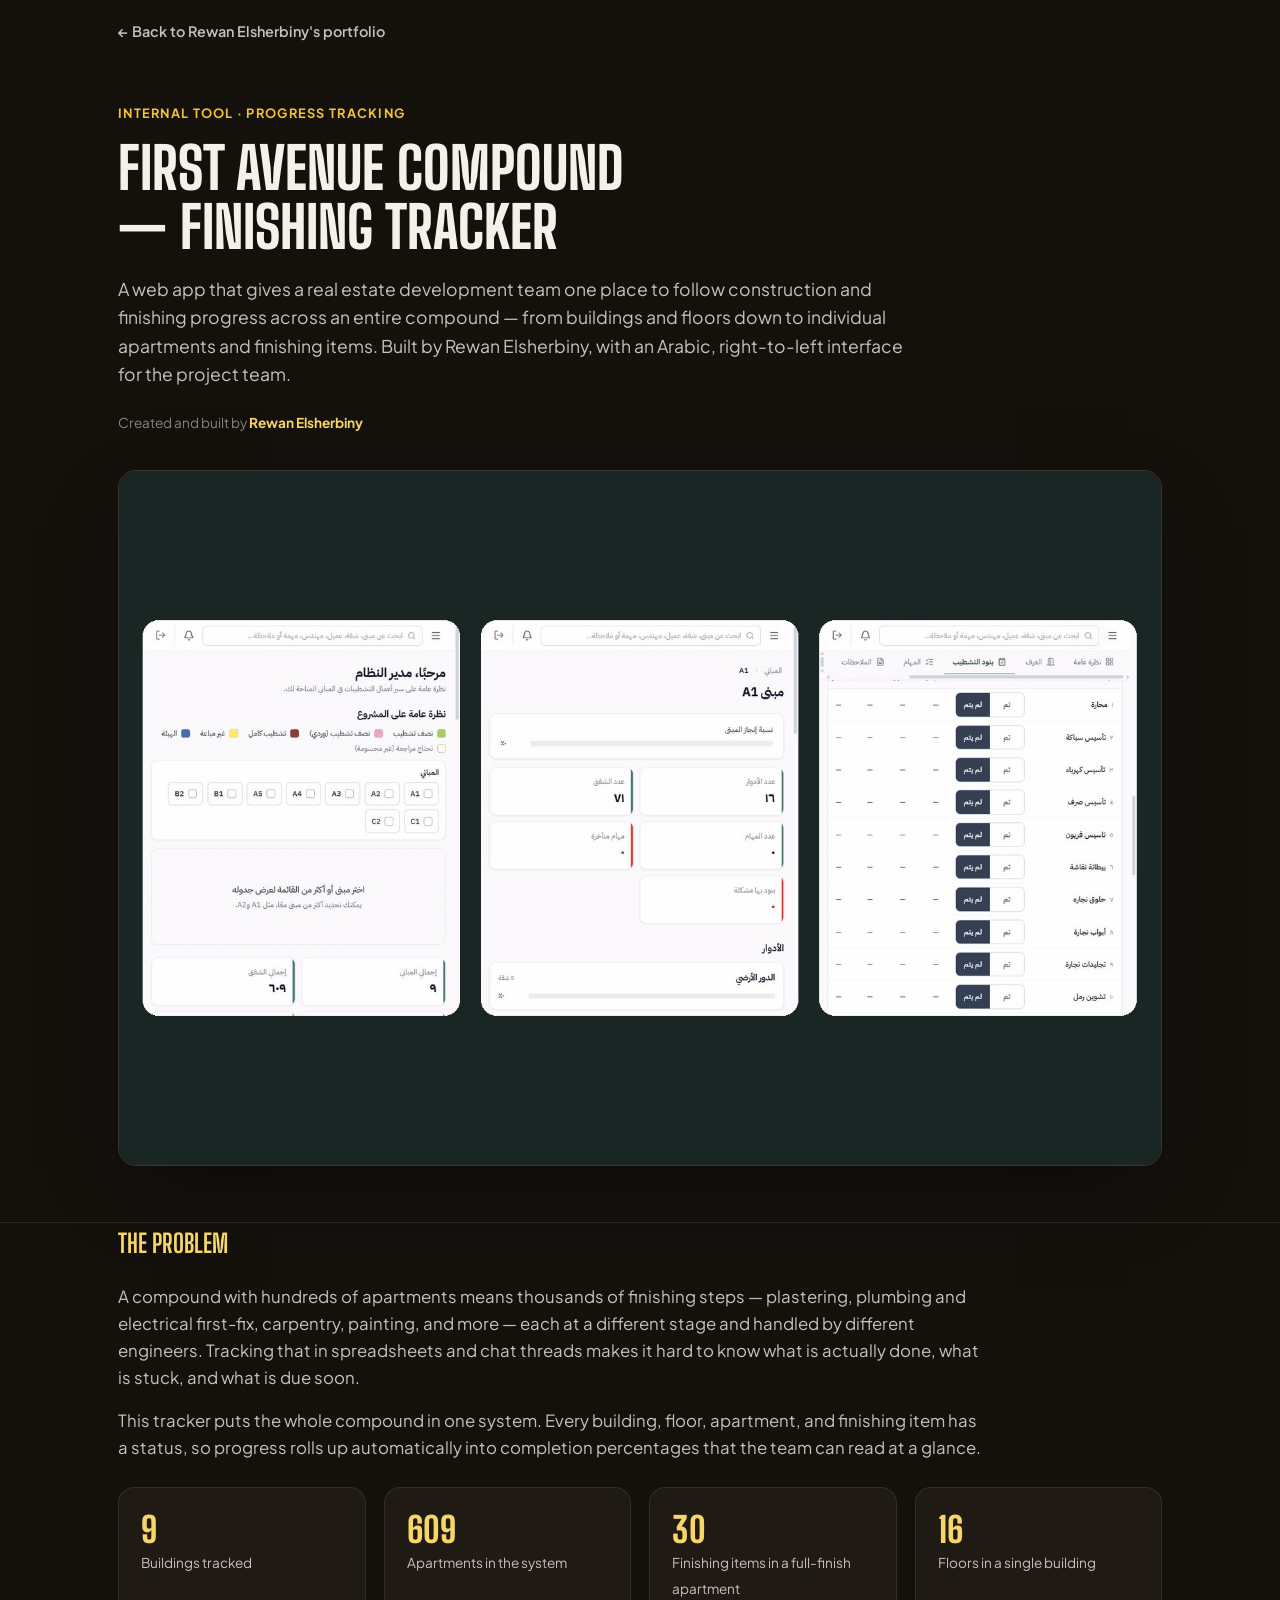
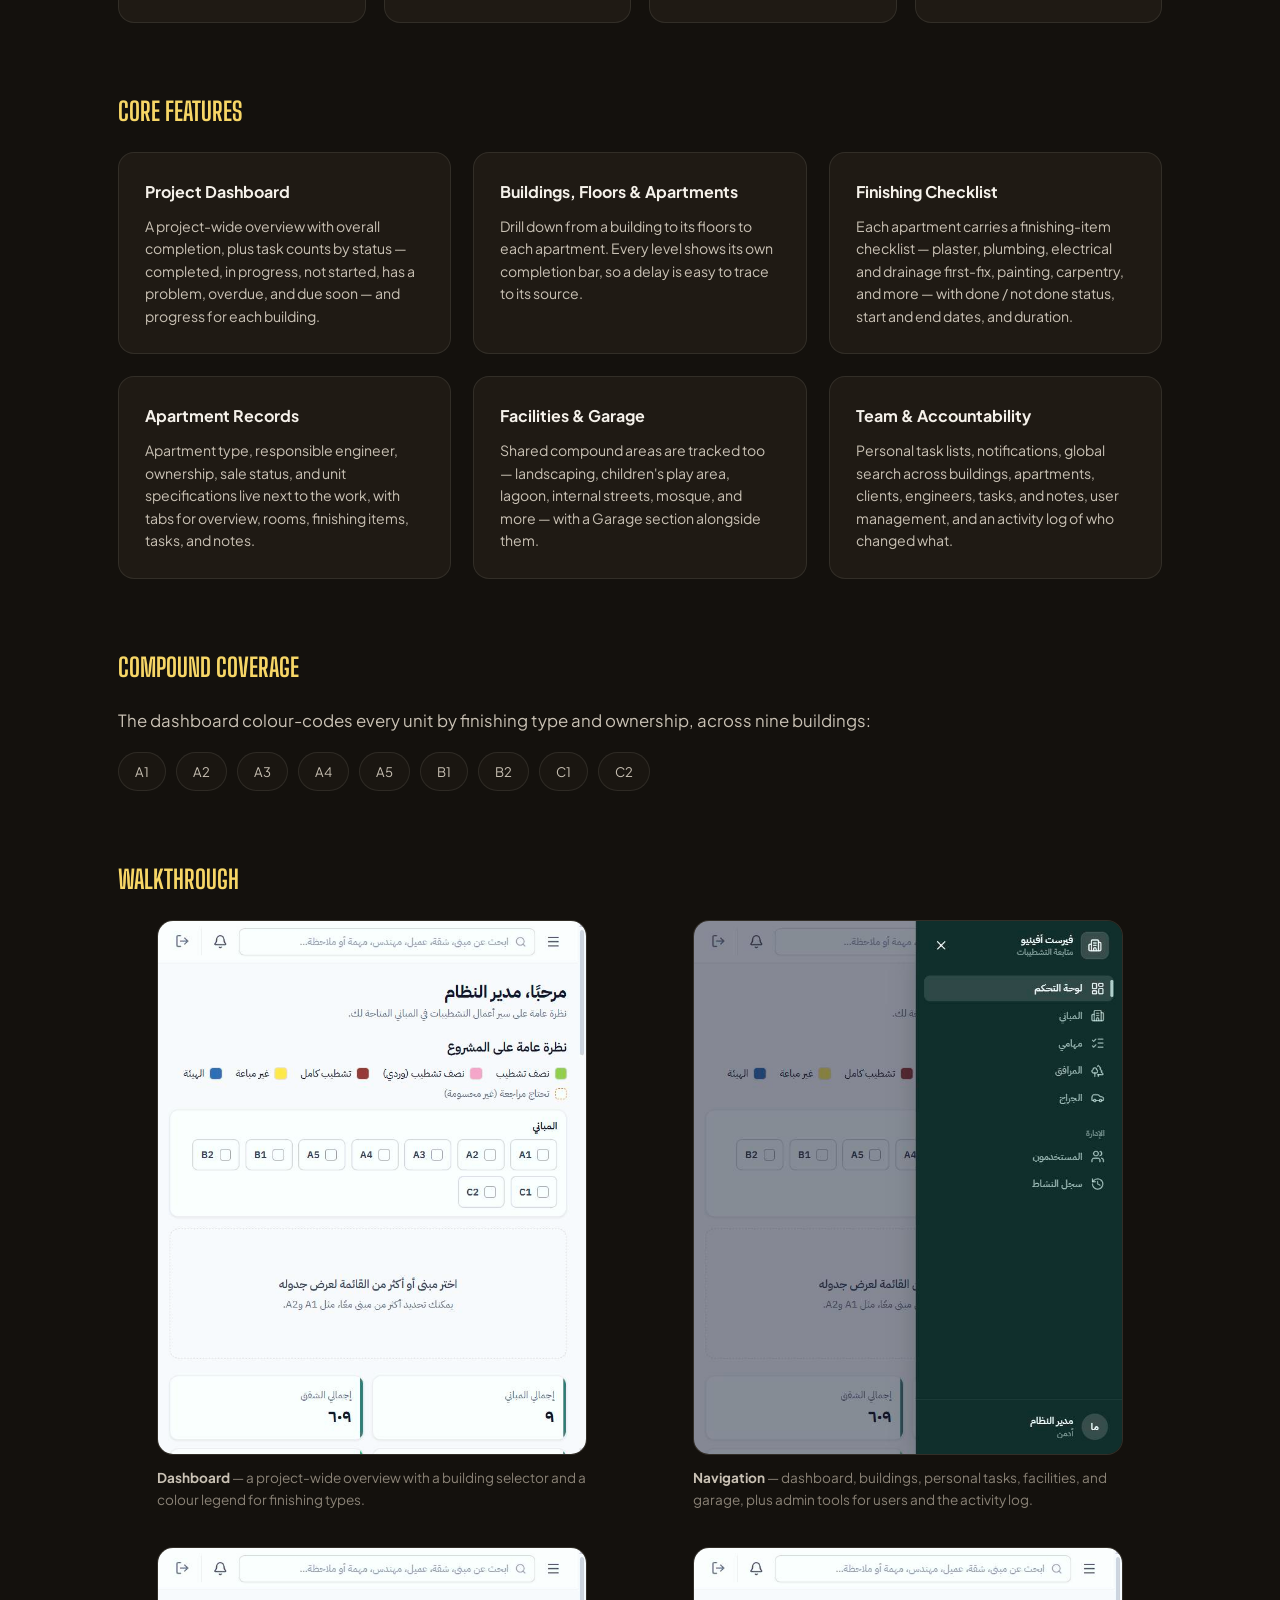
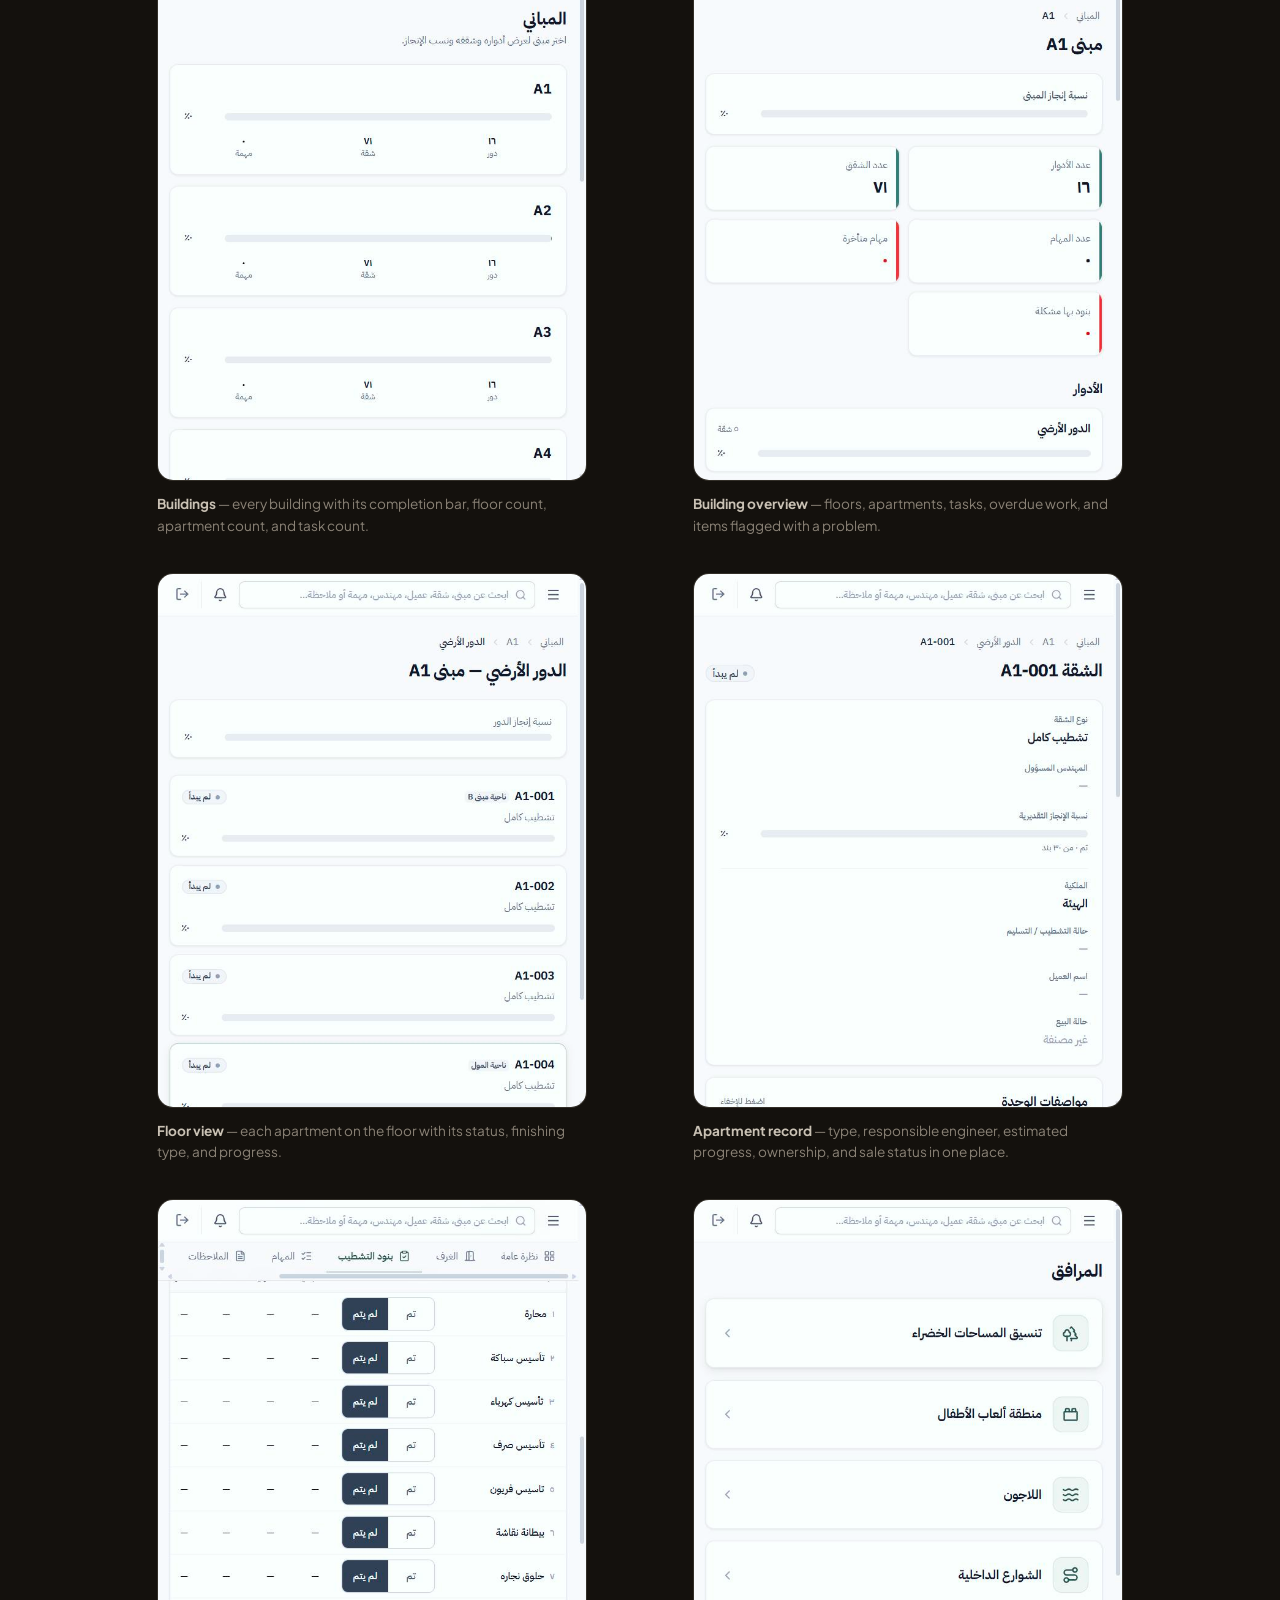
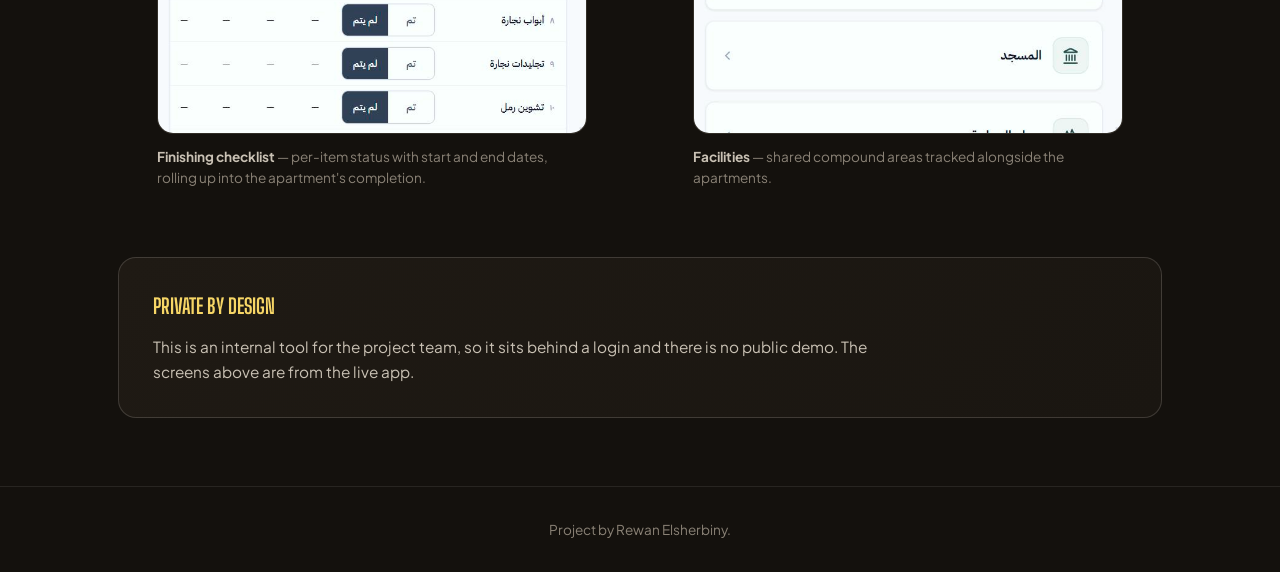
==== projects/first-avenue-compound.html @ 7d2a228c "Add First Avenue Compound case study page with app screenshots; link card to it Co-Authored-By: Clau" ====
<!doctype html>
<html lang="en">
<head>
<meta charset="UTF-8">
<meta name="viewport" content="width=device-width, initial-scale=1.0">
<title>First Avenue Compound — Finishing Tracker — Project by Rewan Elsherbiny</title>
<meta name="description" content="Case study: an internal web app for tracking construction and finishing progress across the First Avenue compound, built by Rewan Elsherbiny.">
<link rel="preconnect" href="https://fonts.googleapis.com">
<link rel="preconnect" href="https://fonts.gstatic.com" crossorigin>
<link href="https://fonts.googleapis.com/css2?family=Plus+Jakarta+Sans:wght@400;500;600;700&family=Big+Shoulders+Display:wght@600;700;800;900&display=swap" rel="stylesheet">
<style>
  :root {
    --bg: #14110D; --bg-alt: #1A1611; --surface: #1F1A14;
    --border: rgba(245,241,234,0.09); --border-strong: rgba(245,241,234,0.16);
    --text: #F5F1EA; --text-dim: #C9C1B4; --text-faint: #8A8276;
    --accent: #F2C230; --accent-soft: #F7D666; --accent-dim: rgba(242,194,48,0.14);
    --font-display: "Big Shoulders Display", sans-serif;
    --font-body: "Plus Jakarta Sans", sans-serif;
  }
  * { margin: 0; padding: 0; box-sizing: border-box; }
  body { background: var(--bg); color: var(--text); font-family: var(--font-body); line-height: 1.6; }
  .container { max-width: 1100px; margin: 0 auto; padding: 0 28px; }
  a { color: inherit; }
  img { max-width: 100%; display: block; }
  .back-link {
    display: inline-flex; align-items: center; gap: 8px; padding: 20px 0;
    color: var(--text-dim); text-decoration: none; font-size: .9rem; font-weight: 600;
  }
  .back-link:hover { color: var(--accent-soft); }
  header.hero { padding: 40px 0 56px; border-bottom: 1px solid var(--border); }
  .kicker { font-size: .8rem; letter-spacing: .1em; text-transform: uppercase; color: var(--accent); font-weight: 700; margin-bottom: 14px; }
  h1 {
    font-family: var(--font-display); font-weight: 800; text-transform: uppercase;
    font-size: clamp(2rem, 5.4vw, 3.6rem); line-height: 1.04; margin-bottom: 18px; max-width: 20ch;
  }
  .subtitle { color: var(--text-dim); font-size: 1.1rem; max-width: 62ch; }
  .credit { margin-top: 24px; font-size: .85rem; color: var(--text-faint); }
  .credit strong { color: var(--accent-soft); }
  .hero-shot {
    margin-top: 36px; border-radius: 18px; overflow: hidden; border: 1px solid var(--border-strong);
    box-shadow: 0 30px 80px -30px rgba(0,0,0,.6);
  }
  main { padding: 60px 0 80px; }
  section { margin-bottom: 68px; }
  .section-title {
    font-family: var(--font-display); font-weight: 700; text-transform: uppercase;
    font-size: 1.6rem; margin-bottom: 20px; color: var(--accent-soft);
  }
  .lead { font-size: 1.05rem; color: var(--text-dim); max-width: 72ch; }
  .lead + .lead { margin-top: 16px; }

  .stat-row { display: grid; grid-template-columns: repeat(4, 1fr); gap: 18px; margin-top: 26px; }
  .stat { background: var(--surface); border: 1px solid var(--border); border-radius: 16px; padding: 22px; }
  .stat strong { display: block; font-family: var(--font-display); font-size: 2.2rem; font-weight: 800; color: var(--accent-soft); line-height: 1.1; }
  .stat span { font-size: .85rem; color: var(--text-dim); }

  .feature-grid { display: grid; grid-template-columns: repeat(3, 1fr); gap: 22px; margin-top: 8px; }
  .feature-card {
    background: var(--surface); border: 1px solid var(--border); border-radius: 16px; padding: 26px;
  }
  .feature-card h3 { font-size: 1rem; margin-bottom: 10px; }
  .feature-card p { font-size: .88rem; color: var(--text-dim); line-height: 1.6; }

  .pills { display: flex; flex-wrap: wrap; gap: 10px; margin-top: 18px; }
  .pill {
    font-size: .82rem; padding: 8px 16px; border-radius: 999px; background: var(--bg-alt);
    border: 1px solid var(--border); color: var(--text-dim);
  }

  .shot-grid { display: grid; grid-template-columns: repeat(2, 1fr); gap: 36px 28px; }
  .shot-block { max-width: 430px; width: 100%; margin: 0 auto; }
  .shot-caption { font-size: .85rem; color: var(--text-faint); margin-top: 12px; }
  .shot-caption strong { color: var(--text-dim); }
  figure { margin: 0; border-radius: 16px; overflow: hidden; border: 1px solid var(--border); background: var(--surface); }

  .note-callout {
    background: linear-gradient(135deg, var(--surface), var(--bg-alt));
    border: 1px solid var(--border-strong); border-radius: 18px; padding: 32px 34px;
  }
  .note-callout h3 { font-family: var(--font-display); font-weight: 700; text-transform: uppercase; font-size: 1.3rem; margin-bottom: 12px; color: var(--accent-soft); }
  .note-callout p { color: var(--text-dim); font-size: .96rem; max-width: 68ch; }

  footer { border-top: 1px solid var(--border); padding: 32px 0; text-align: center; color: var(--text-faint); font-size: .85rem; }

  @media (max-width: 860px) { .feature-grid { grid-template-columns: 1fr 1fr; } .stat-row { grid-template-columns: 1fr 1fr; } }
  @media (max-width: 640px) { .shot-grid { grid-template-columns: 1fr; } }
  @media (max-width: 560px) { .feature-grid { grid-template-columns: 1fr; } }
</style>
</head>
<body>
<div class="container">
  <a class="back-link" href="../index.html#projects">&larr; Back to Rewan Elsherbiny's portfolio</a>
</div>

<header class="hero">
  <div class="container">
    <p class="kicker">Internal Tool &middot; Progress Tracking</p>
    <h1>First Avenue Compound — Finishing Tracker</h1>
    <p class="subtitle">A web app that gives a real estate development team one place to follow construction and finishing progress across an entire compound — from buildings and floors down to individual apartments and finishing items. Built by Rewan Elsherbiny, with an Arabic, right-to-left interface for the project team.</p>
    <p class="credit">Created and built by <strong>Rewan Elsherbiny</strong></p>

    <div class="hero-shot">
      <img src="../images/project-first-avenue-compound.jpg" alt="Three screens of the First Avenue Compound finishing tracker: the project dashboard, a building overview, and an apartment finishing checklist" loading="lazy">
    </div>
  </div>
</header>

<main class="container">

  <section>
    <h2 class="section-title">The Problem</h2>
    <p class="lead">A compound with hundreds of apartments means thousands of finishing steps — plastering, plumbing and electrical first-fix, carpentry, painting, and more — each at a different stage and handled by different engineers. Tracking that in spreadsheets and chat threads makes it hard to know what is actually done, what is stuck, and what is due soon.</p>
    <p class="lead">This tracker puts the whole compound in one system. Every building, floor, apartment, and finishing item has a status, so progress rolls up automatically into completion percentages that the team can read at a glance.</p>

    <div class="stat-row">
      <div class="stat"><strong>9</strong><span>Buildings tracked</span></div>
      <div class="stat"><strong>609</strong><span>Apartments in the system</span></div>
      <div class="stat"><strong>30</strong><span>Finishing items in a full-finish apartment</span></div>
      <div class="stat"><strong>16</strong><span>Floors in a single building</span></div>
    </div>
  </section>

  <section>
    <h2 class="section-title">Core Features</h2>
    <div class="feature-grid">
      <div class="feature-card">
        <h3>Project Dashboard</h3>
        <p>A project-wide overview with overall completion, plus task counts by status — completed, in progress, not started, has a problem, overdue, and due soon — and progress for each building.</p>
      </div>
      <div class="feature-card">
        <h3>Buildings, Floors &amp; Apartments</h3>
        <p>Drill down from a building to its floors to each apartment. Every level shows its own completion bar, so a delay is easy to trace to its source.</p>
      </div>
      <div class="feature-card">
        <h3>Finishing Checklist</h3>
        <p>Each apartment carries a finishing-item checklist — plaster, plumbing, electrical and drainage first-fix, painting, carpentry, and more — with done / not done status, start and end dates, and duration.</p>
      </div>
      <div class="feature-card">
        <h3>Apartment Records</h3>
        <p>Apartment type, responsible engineer, ownership, sale status, and unit specifications live next to the work, with tabs for overview, rooms, finishing items, tasks, and notes.</p>
      </div>
      <div class="feature-card">
        <h3>Facilities &amp; Garage</h3>
        <p>Shared compound areas are tracked too — landscaping, children's play area, lagoon, internal streets, mosque, and more — with a Garage section alongside them.</p>
      </div>
      <div class="feature-card">
        <h3>Team &amp; Accountability</h3>
        <p>Personal task lists, notifications, global search across buildings, apartments, clients, engineers, tasks, and notes, user management, and an activity log of who changed what.</p>
      </div>
    </div>
  </section>

  <section>
    <h2 class="section-title">Compound Coverage</h2>
    <p class="lead">The dashboard colour-codes every unit by finishing type and ownership, across nine buildings:</p>
    <div class="pills">
      <span class="pill">A1</span><span class="pill">A2</span><span class="pill">A3</span><span class="pill">A4</span><span class="pill">A5</span>
      <span class="pill">B1</span><span class="pill">B2</span><span class="pill">C1</span><span class="pill">C2</span>
    </div>
  </section>

  <section>
    <h2 class="section-title">Walkthrough</h2>

    <div class="shot-grid">
      <div class="shot-block">
        <figure>
          <img src="../images/first-avenue-compound/dashboard.jpg" alt="Project dashboard with building selector and colour legend for finishing types" loading="lazy">
        </figure>
        <p class="shot-caption"><strong>Dashboard</strong> — a project-wide overview with a building selector and a colour legend for finishing types.</p>
      </div>

      <div class="shot-block">
        <figure>
          <img src="../images/first-avenue-compound/navigation.jpg" alt="Navigation menu with dashboard, buildings, my tasks, facilities, garage, users, and activity log" loading="lazy">
        </figure>
        <p class="shot-caption"><strong>Navigation</strong> — dashboard, buildings, personal tasks, facilities, and garage, plus admin tools for users and the activity log.</p>
      </div>

      <div class="shot-block">
        <figure>
          <img src="../images/first-avenue-compound/buildings.jpg" alt="Buildings list showing completion progress, floors, apartments, and tasks for each building" loading="lazy">
        </figure>
        <p class="shot-caption"><strong>Buildings</strong> — every building with its completion bar, floor count, apartment count, and task count.</p>
      </div>

      <div class="shot-block">
        <figure>
          <img src="../images/first-avenue-compound/building-detail.jpg" alt="Building A1 overview with completion, floors, apartments, tasks, overdue tasks, and items with problems" loading="lazy">
        </figure>
        <p class="shot-caption"><strong>Building overview</strong> — floors, apartments, tasks, overdue work, and items flagged with a problem.</p>
      </div>

      <div class="shot-block">
        <figure>
          <img src="../images/first-avenue-compound/floor.jpg" alt="Ground floor of building A1 listing each apartment with status, finishing type, and progress" loading="lazy">
        </figure>
        <p class="shot-caption"><strong>Floor view</strong> — each apartment on the floor with its status, finishing type, and progress.</p>
      </div>

      <div class="shot-block">
        <figure>
          <img src="../images/first-avenue-compound/apartment.jpg" alt="Apartment record with type, responsible engineer, estimated progress, ownership, and sale status" loading="lazy">
        </figure>
        <p class="shot-caption"><strong>Apartment record</strong> — type, responsible engineer, estimated progress, ownership, and sale status in one place.</p>
      </div>

      <div class="shot-block">
        <figure>
          <img src="../images/first-avenue-compound/finishing-checklist.jpg" alt="Finishing checklist with done and not-done toggles, start and end dates, and duration for each item" loading="lazy">
        </figure>
        <p class="shot-caption"><strong>Finishing checklist</strong> — per-item status with start and end dates, rolling up into the apartment's completion.</p>
      </div>

      <div class="shot-block">
        <figure>
          <img src="../images/first-avenue-compound/facilities.jpg" alt="Facilities list including landscaping, children's play area, lagoon, internal streets, and mosque" loading="lazy">
        </figure>
        <p class="shot-caption"><strong>Facilities</strong> — shared compound areas tracked alongside the apartments.</p>
      </div>
    </div>
  </section>

  <section>
    <div class="note-callout">
      <h3>Private by Design</h3>
      <p>This is an internal tool for the project team, so it sits behind a login and there is no public demo. The screens above are from the live app.</p>
    </div>
  </section>

</main>

<footer>
  Project by Rewan Elsherbiny.
</footer>
</body>
</html>
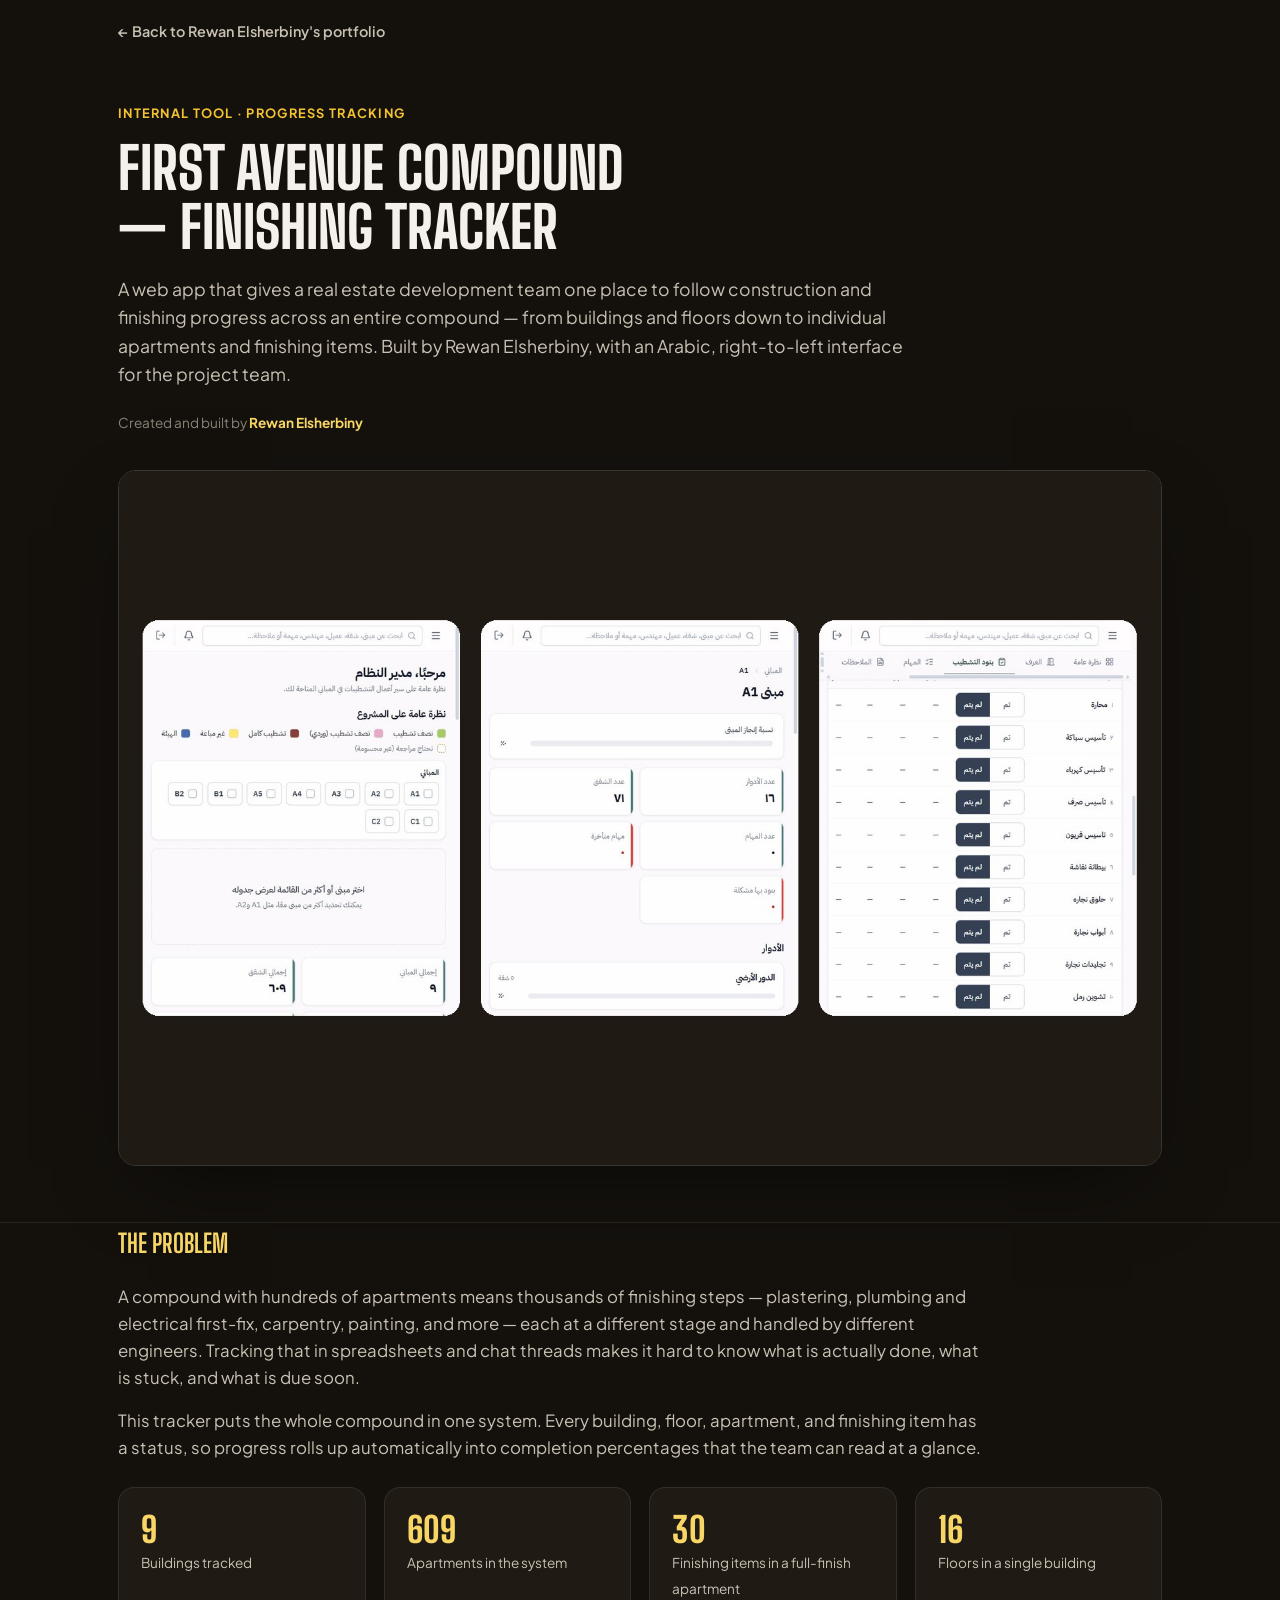
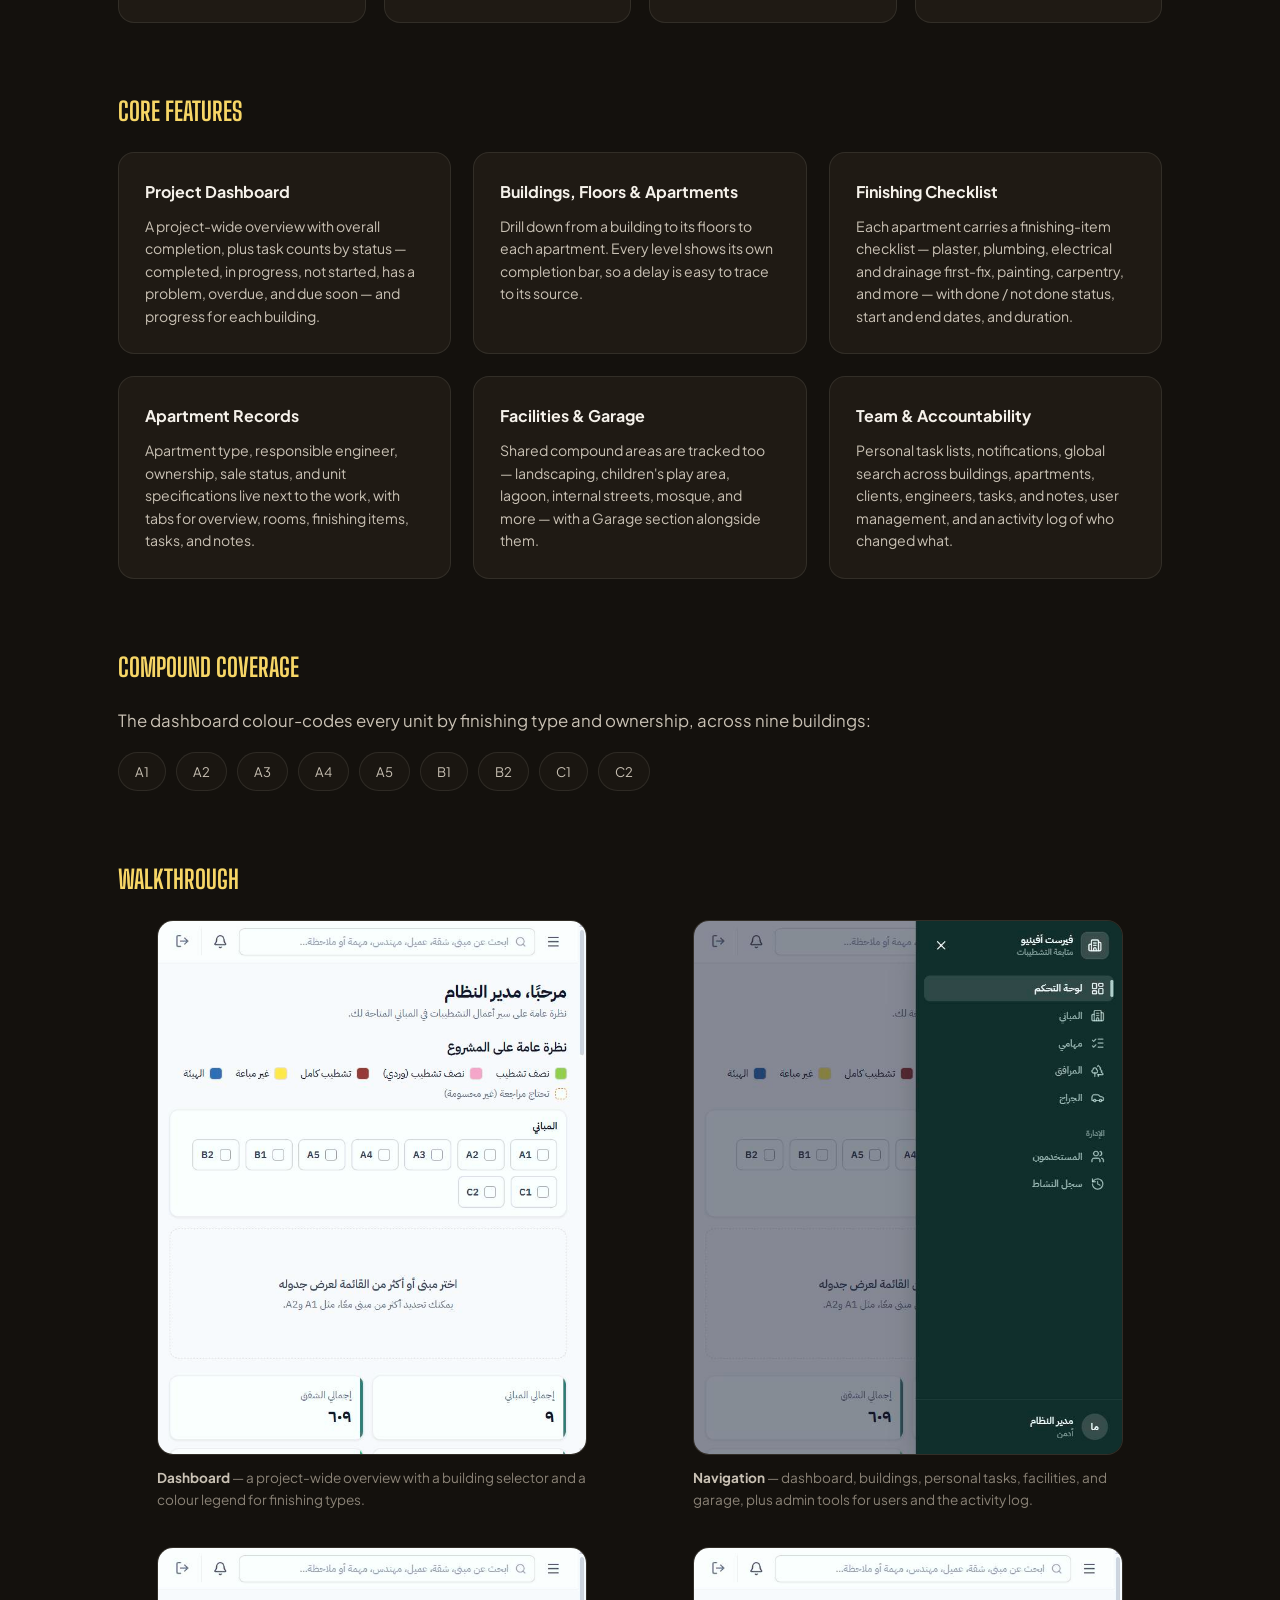
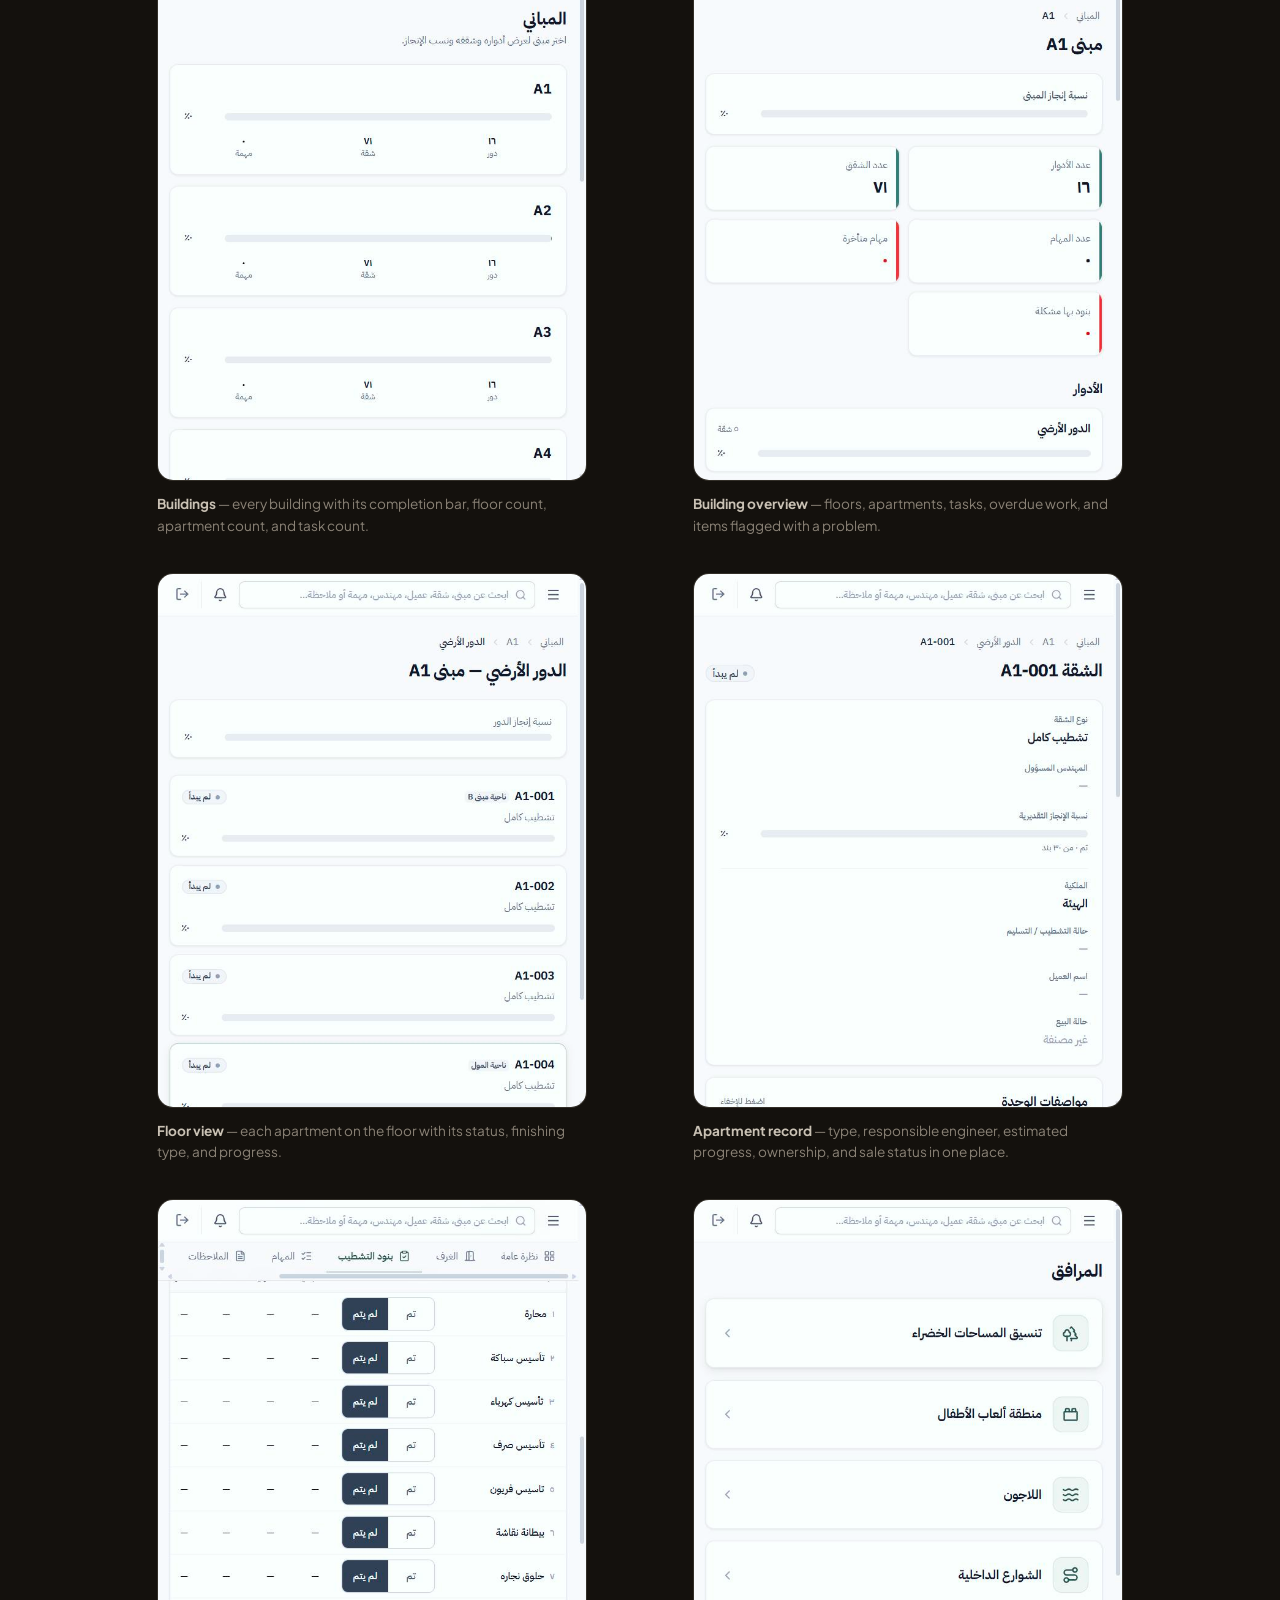
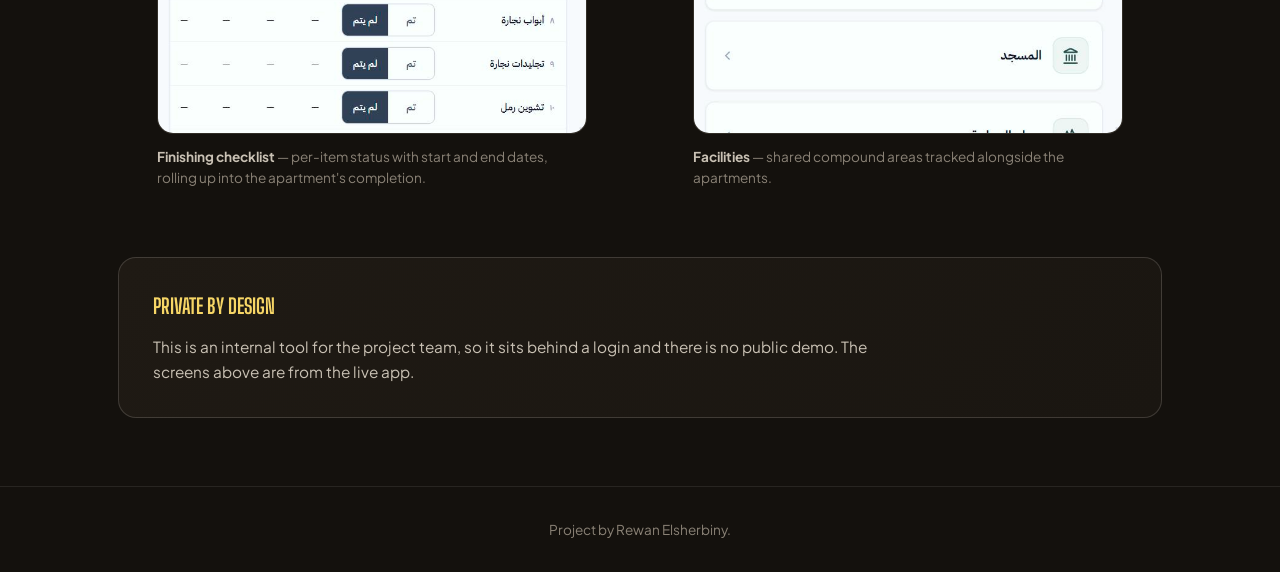
==== commit 4a48b56e: "Keep palette to brown and yellow only: recolor glow, error, success states and card background Co-Au" ====
--- a/projects/first-avenue-compound.html
+++ b/projects/first-avenue-compound.html
@@ -100,7 +100,7 @@
     <p class="credit">Created and built by <strong>Rewan Elsherbiny</strong></p>
 
     <div class="hero-shot">
-      <img src="../images/project-first-avenue-compound.jpg" alt="Three screens of the First Avenue Compound finishing tracker: the project dashboard, a building overview, and an apartment finishing checklist" loading="lazy">
+      <img src="../images/project-first-avenue-compound.jpg?v=2" alt="Three screens of the First Avenue Compound finishing tracker: the project dashboard, a building overview, and an apartment finishing checklist" loading="lazy">
     </div>
   </div>
 </header>
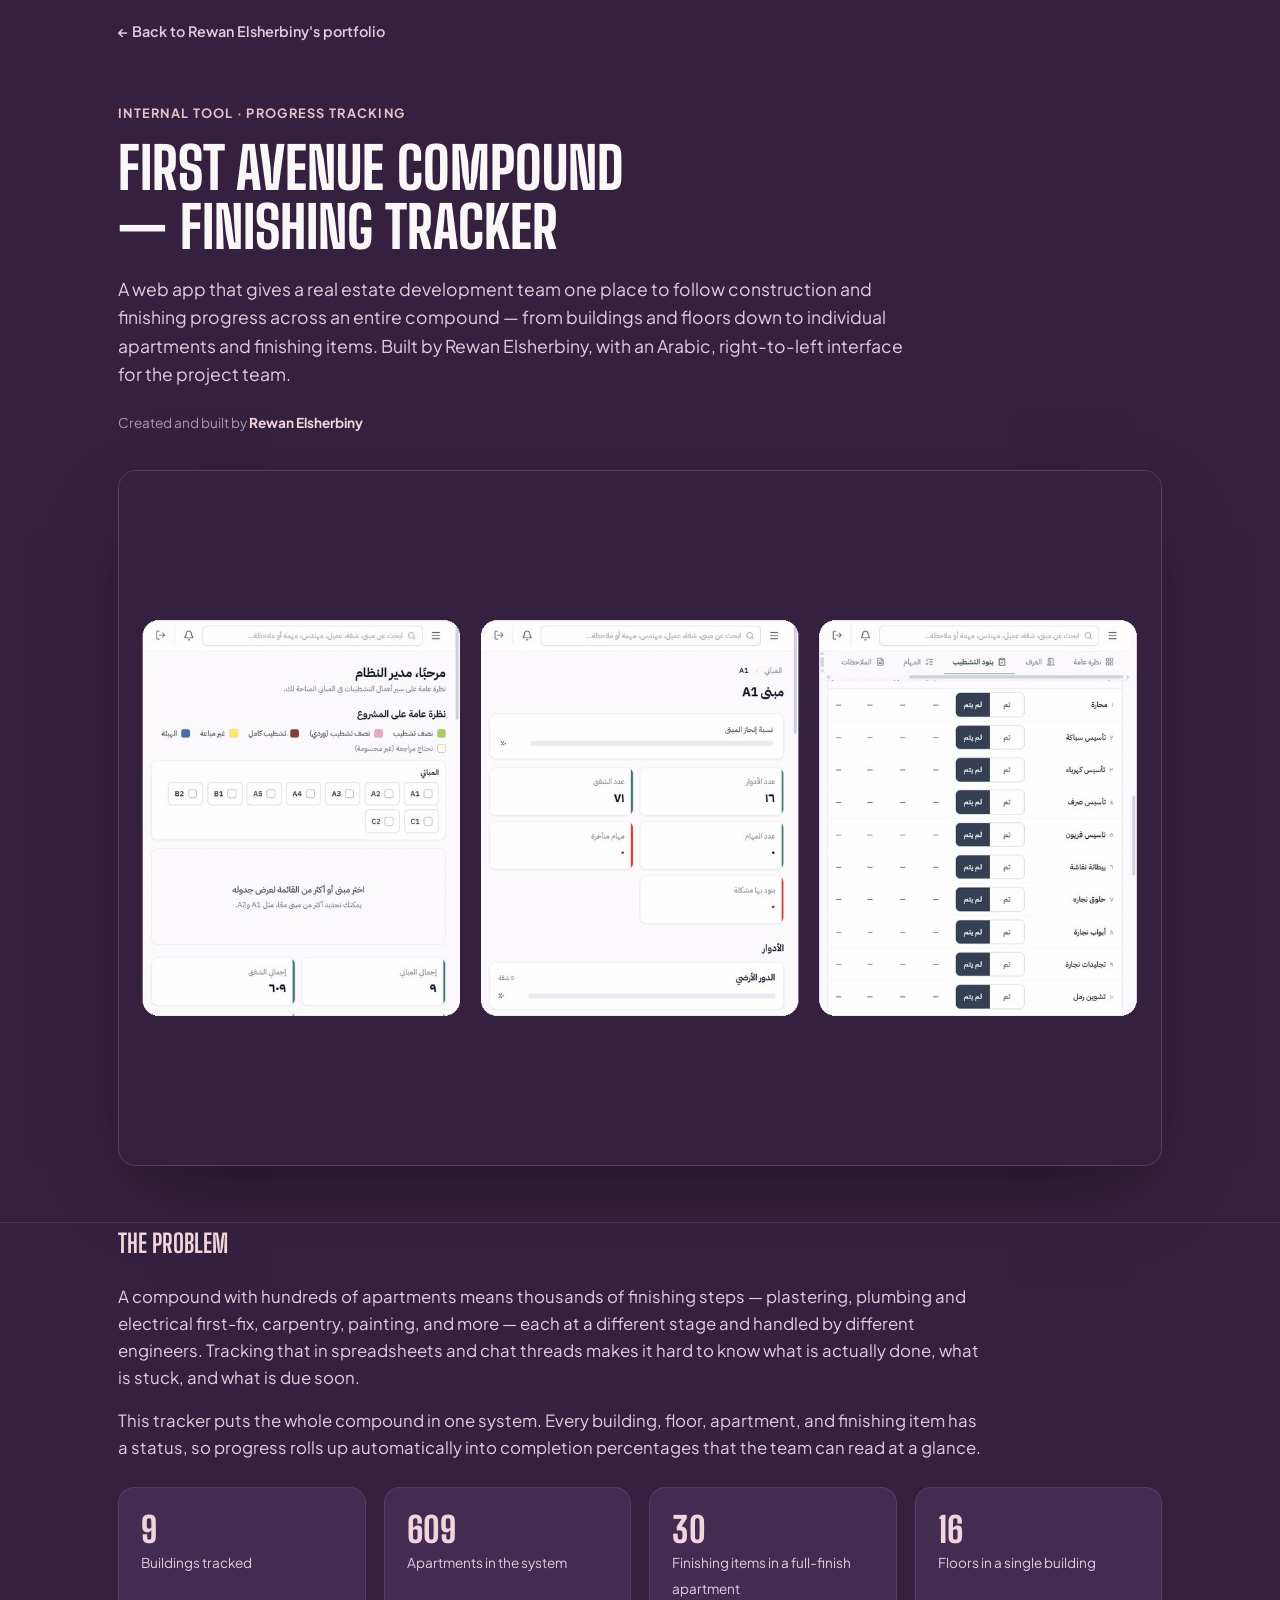
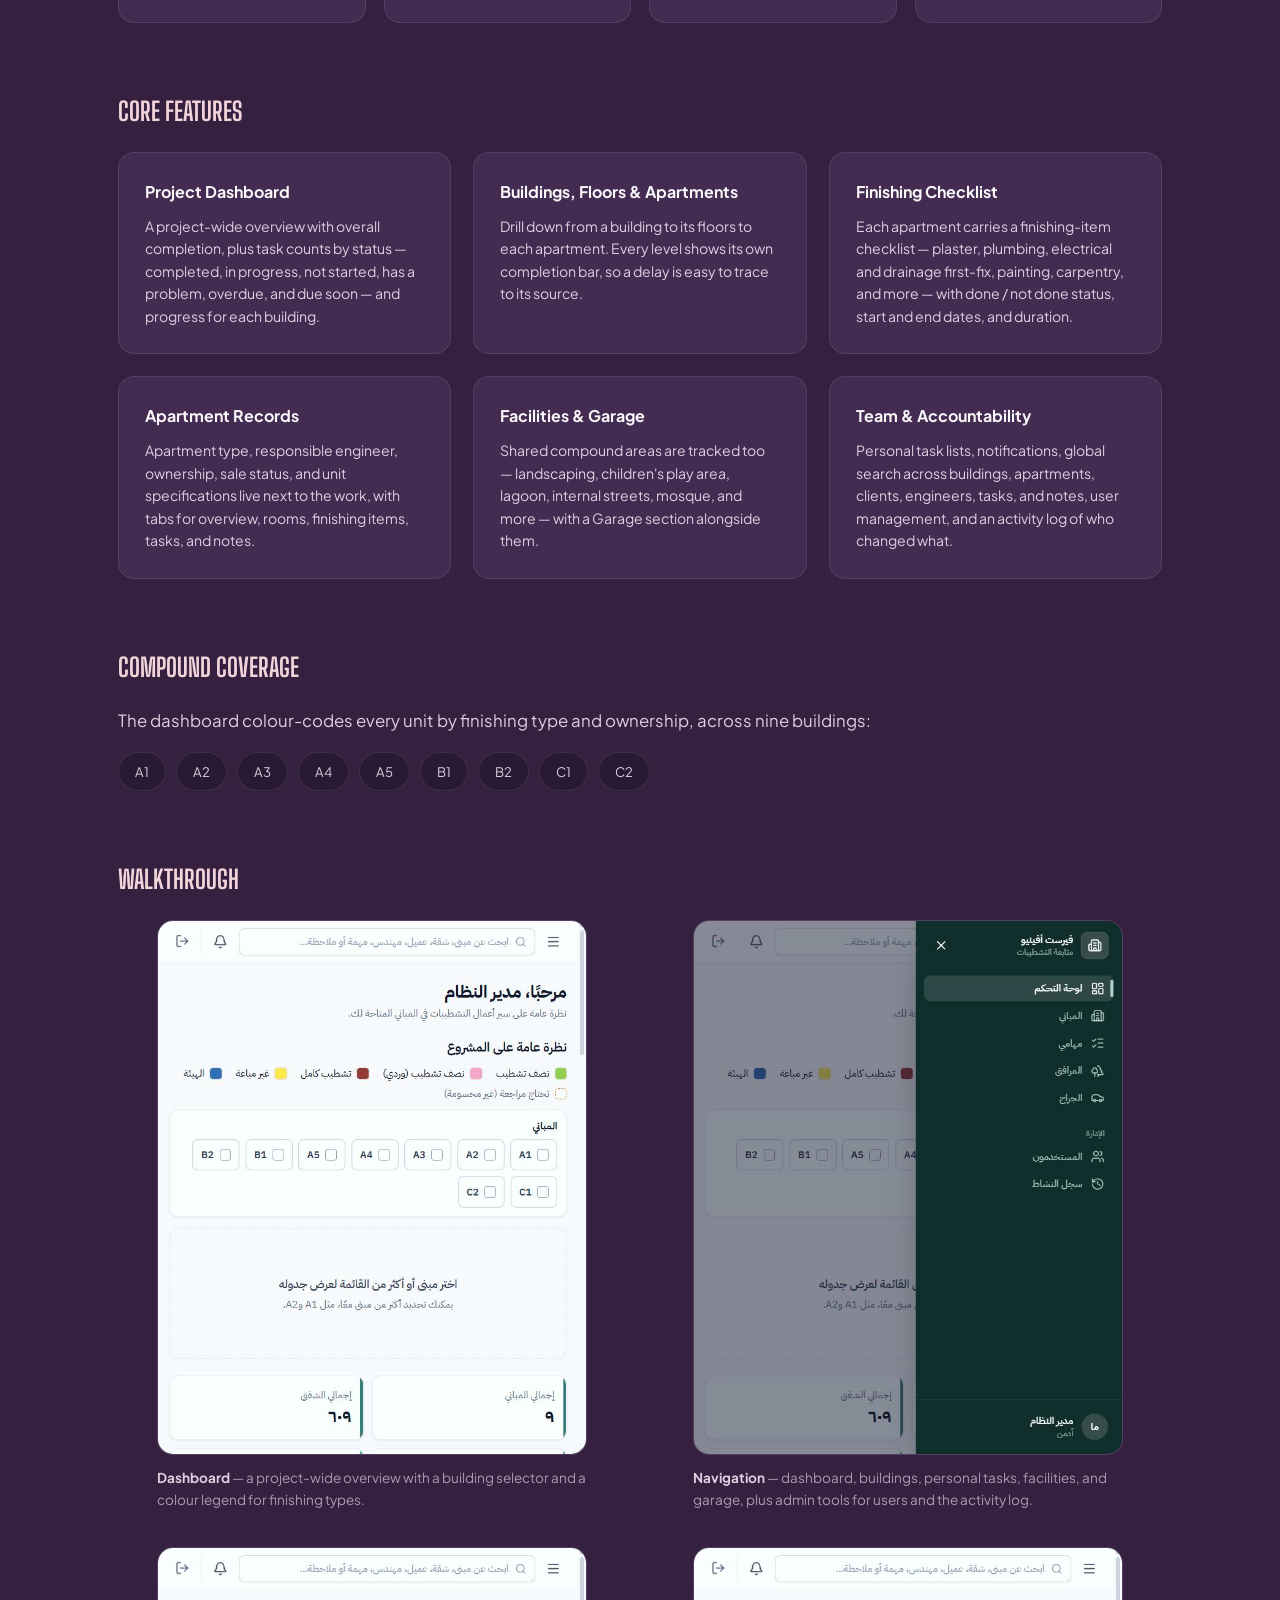
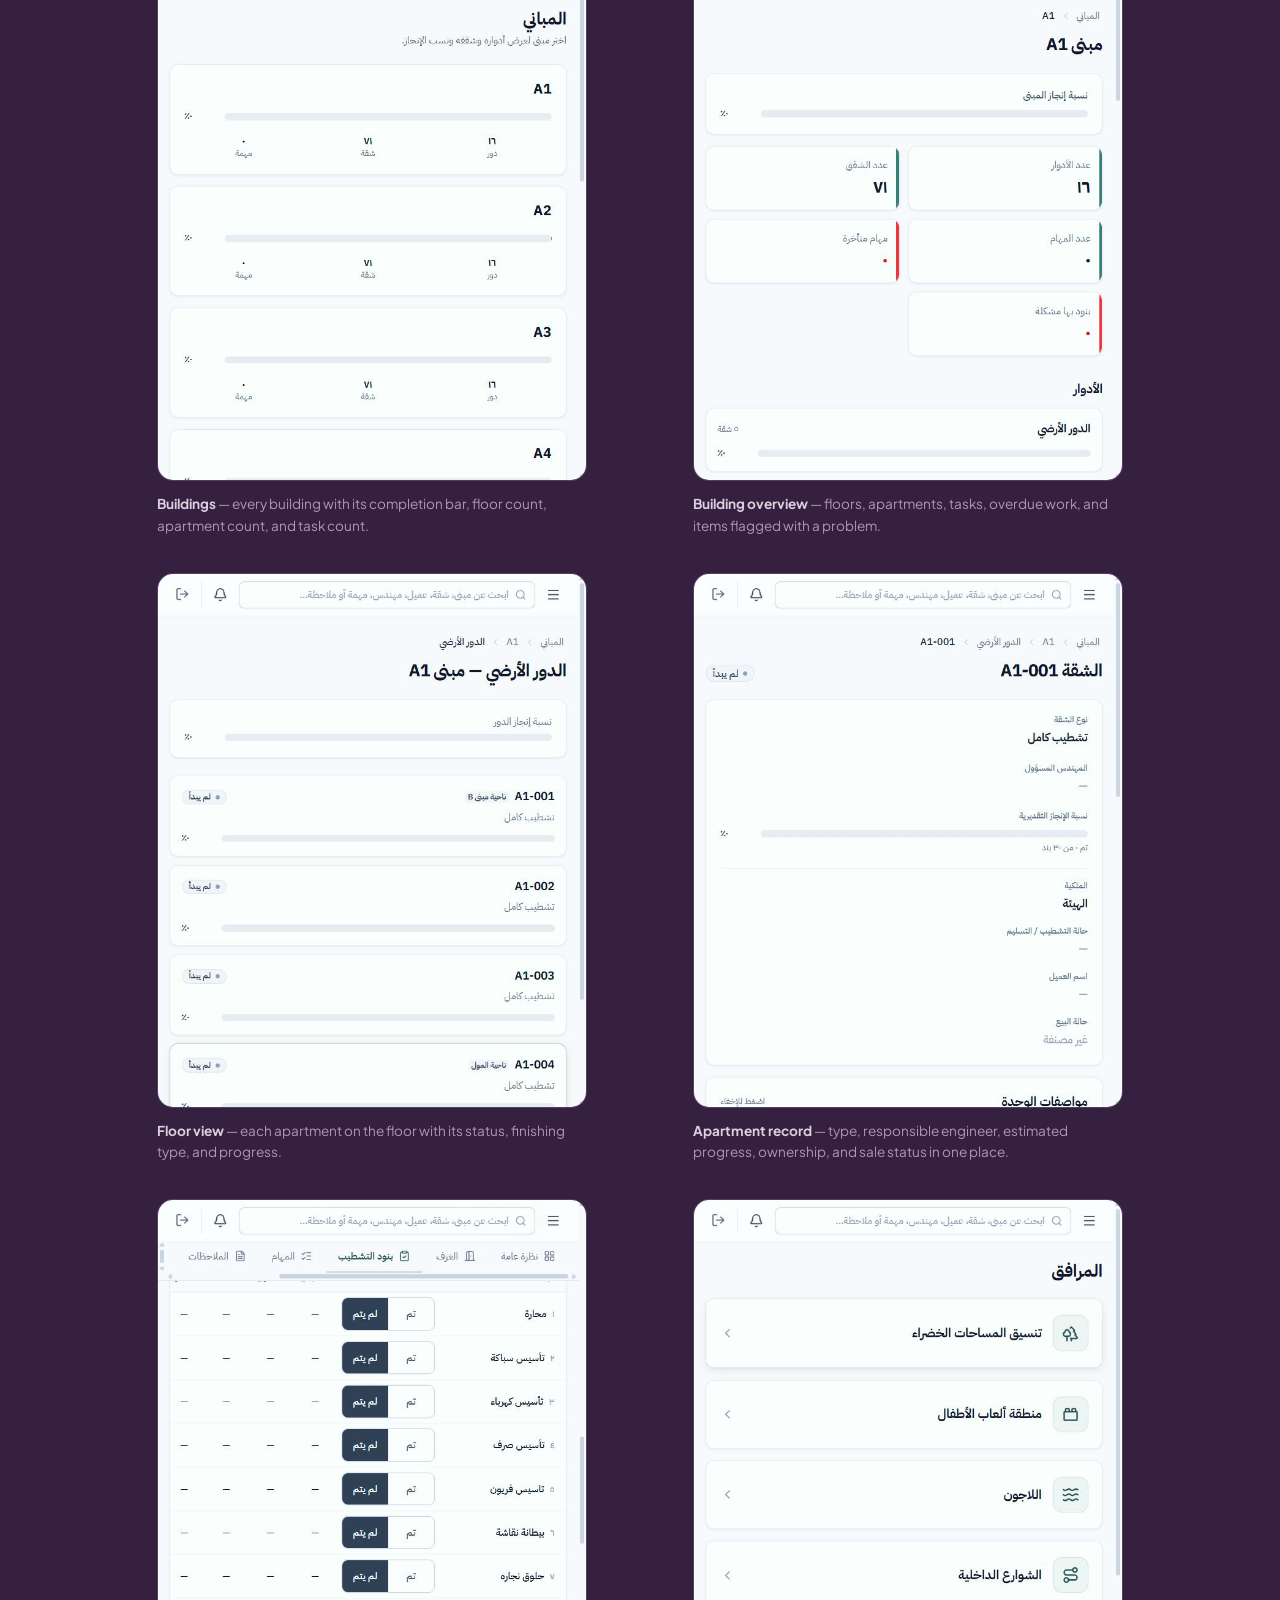
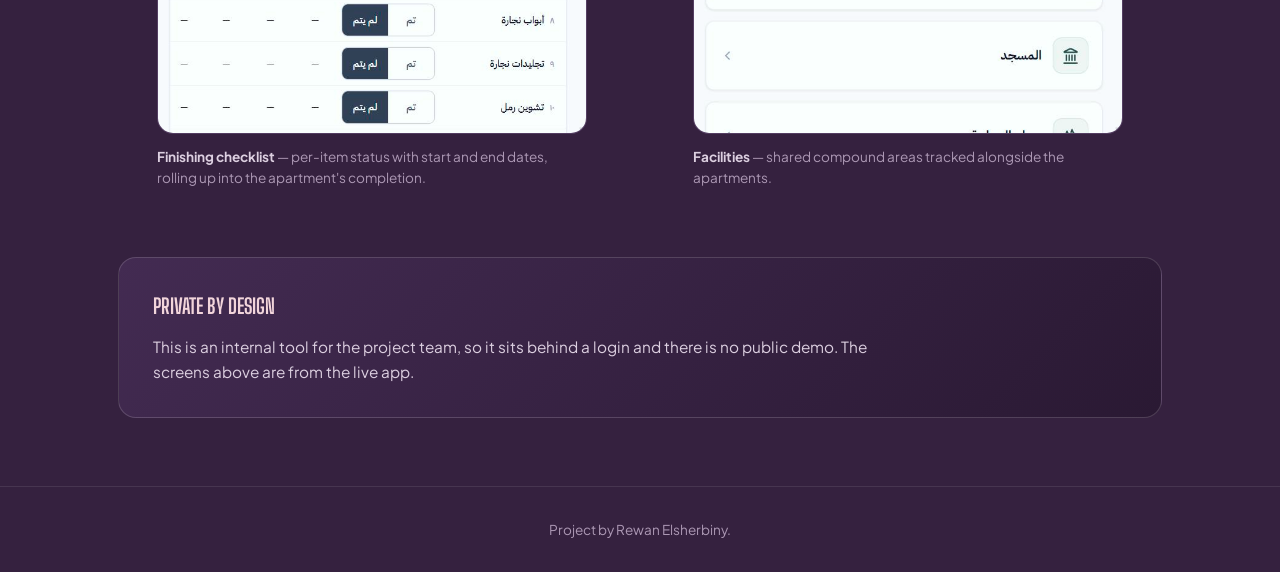
==== commit 1048bd5c: "New palette: deep plum, soft pink, warm white; stacked rounded sections and pink portrait accent Co-" ====
--- a/projects/first-avenue-compound.html
+++ b/projects/first-avenue-compound.html
@@ -10,10 +10,10 @@
 <link href="https://fonts.googleapis.com/css2?family=Plus+Jakarta+Sans:wght@400;500;600;700&family=Big+Shoulders+Display:wght@600;700;800;900&display=swap" rel="stylesheet">
 <style>
   :root {
-    --bg: #14110D; --bg-alt: #1A1611; --surface: #1F1A14;
-    --border: rgba(245,241,234,0.09); --border-strong: rgba(245,241,234,0.16);
-    --text: #F5F1EA; --text-dim: #C9C1B4; --text-faint: #8A8276;
-    --accent: #F2C230; --accent-soft: #F7D666; --accent-dim: rgba(242,194,48,0.14);
+    --bg: #35213F; --bg-alt: #2A1933; --surface: #432B52;
+    --border: rgba(250,247,248,0.09); --border-strong: rgba(250,247,248,0.16);
+    --text: #FAF7F8; --text-dim: #DCCFE0; --text-faint: #AC98B4;
+    --accent: #E8BFC8; --accent-soft: #F2D5DB; --accent-dim: rgba(232,191,200,0.14);
     --font-display: "Big Shoulders Display", sans-serif;
     --font-body: "Plus Jakarta Sans", sans-serif;
   }
@@ -100,7 +100,7 @@
     <p class="credit">Created and built by <strong>Rewan Elsherbiny</strong></p>
 
     <div class="hero-shot">
-      <img src="../images/project-first-avenue-compound.jpg?v=2" alt="Three screens of the First Avenue Compound finishing tracker: the project dashboard, a building overview, and an apartment finishing checklist" loading="lazy">
+      <img src="../images/project-first-avenue-compound.jpg?v=3" alt="Three screens of the First Avenue Compound finishing tracker: the project dashboard, a building overview, and an apartment finishing checklist" loading="lazy">
     </div>
   </div>
 </header>
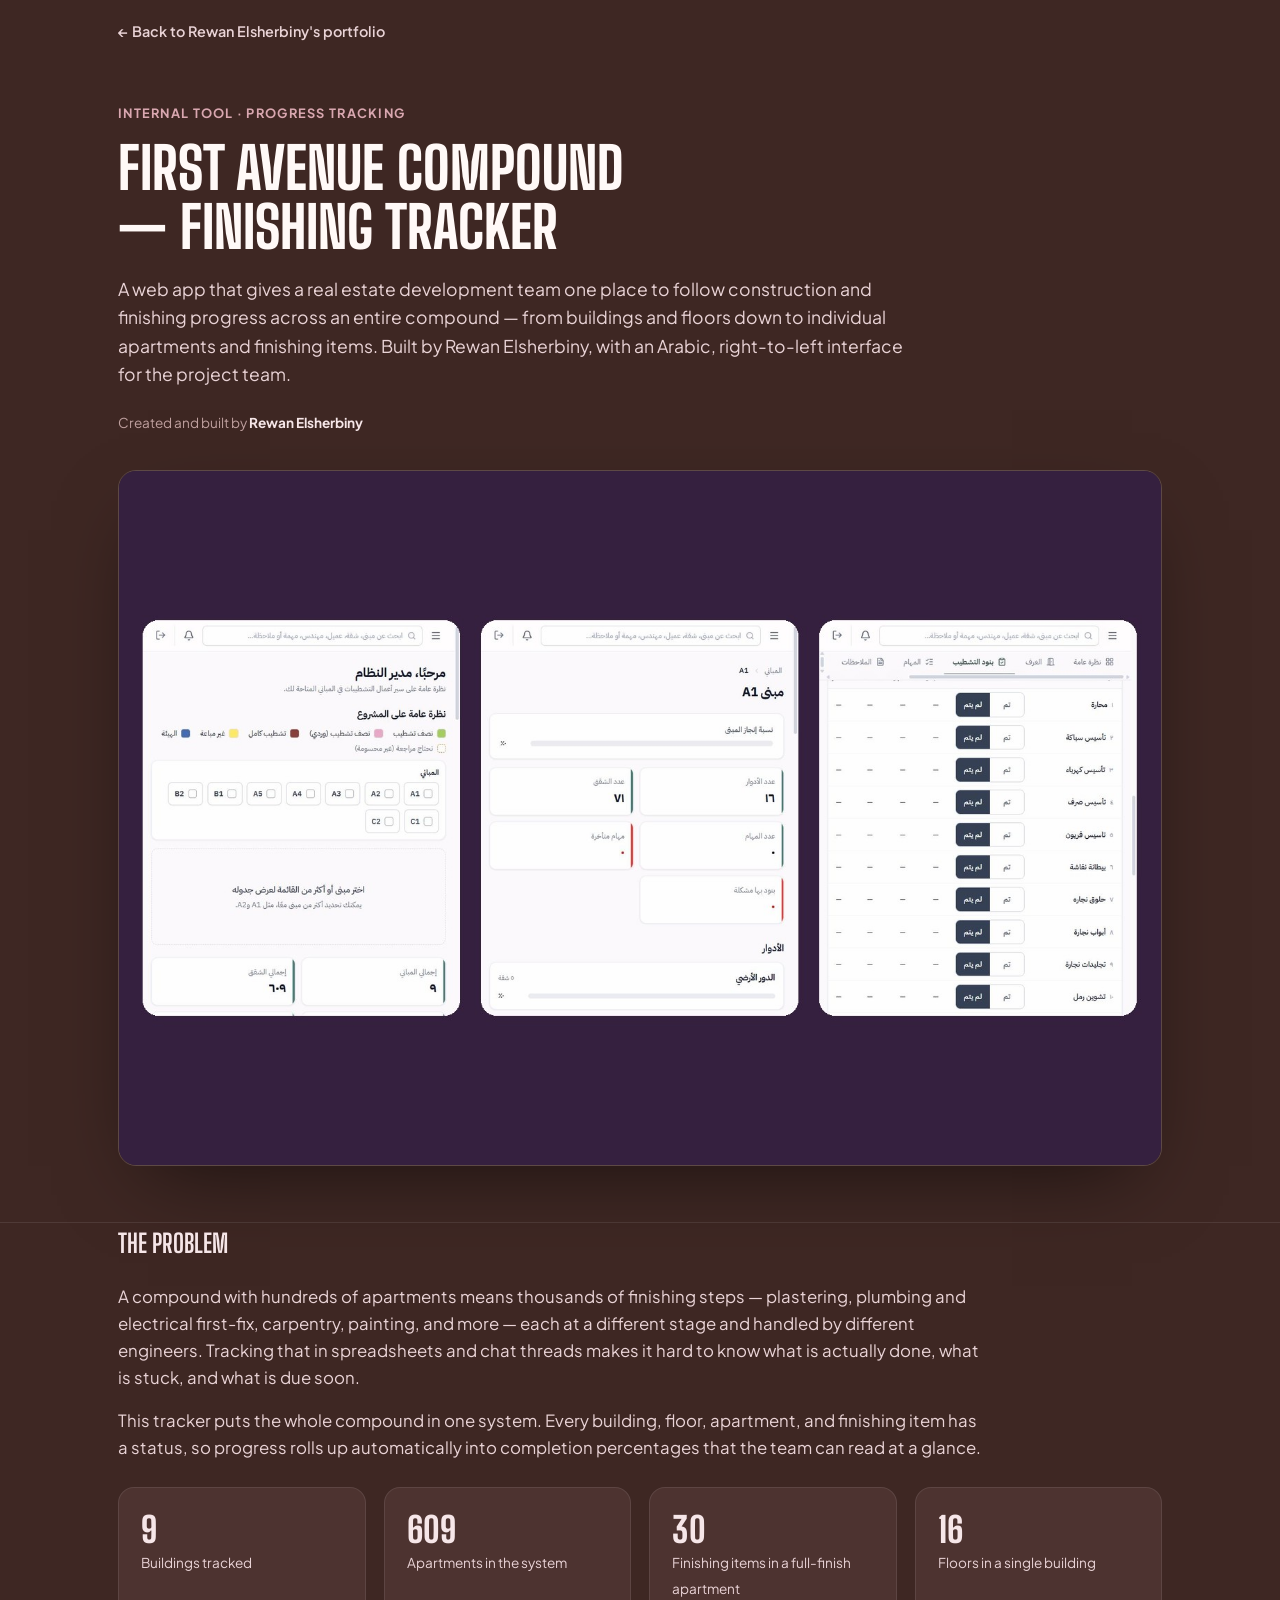
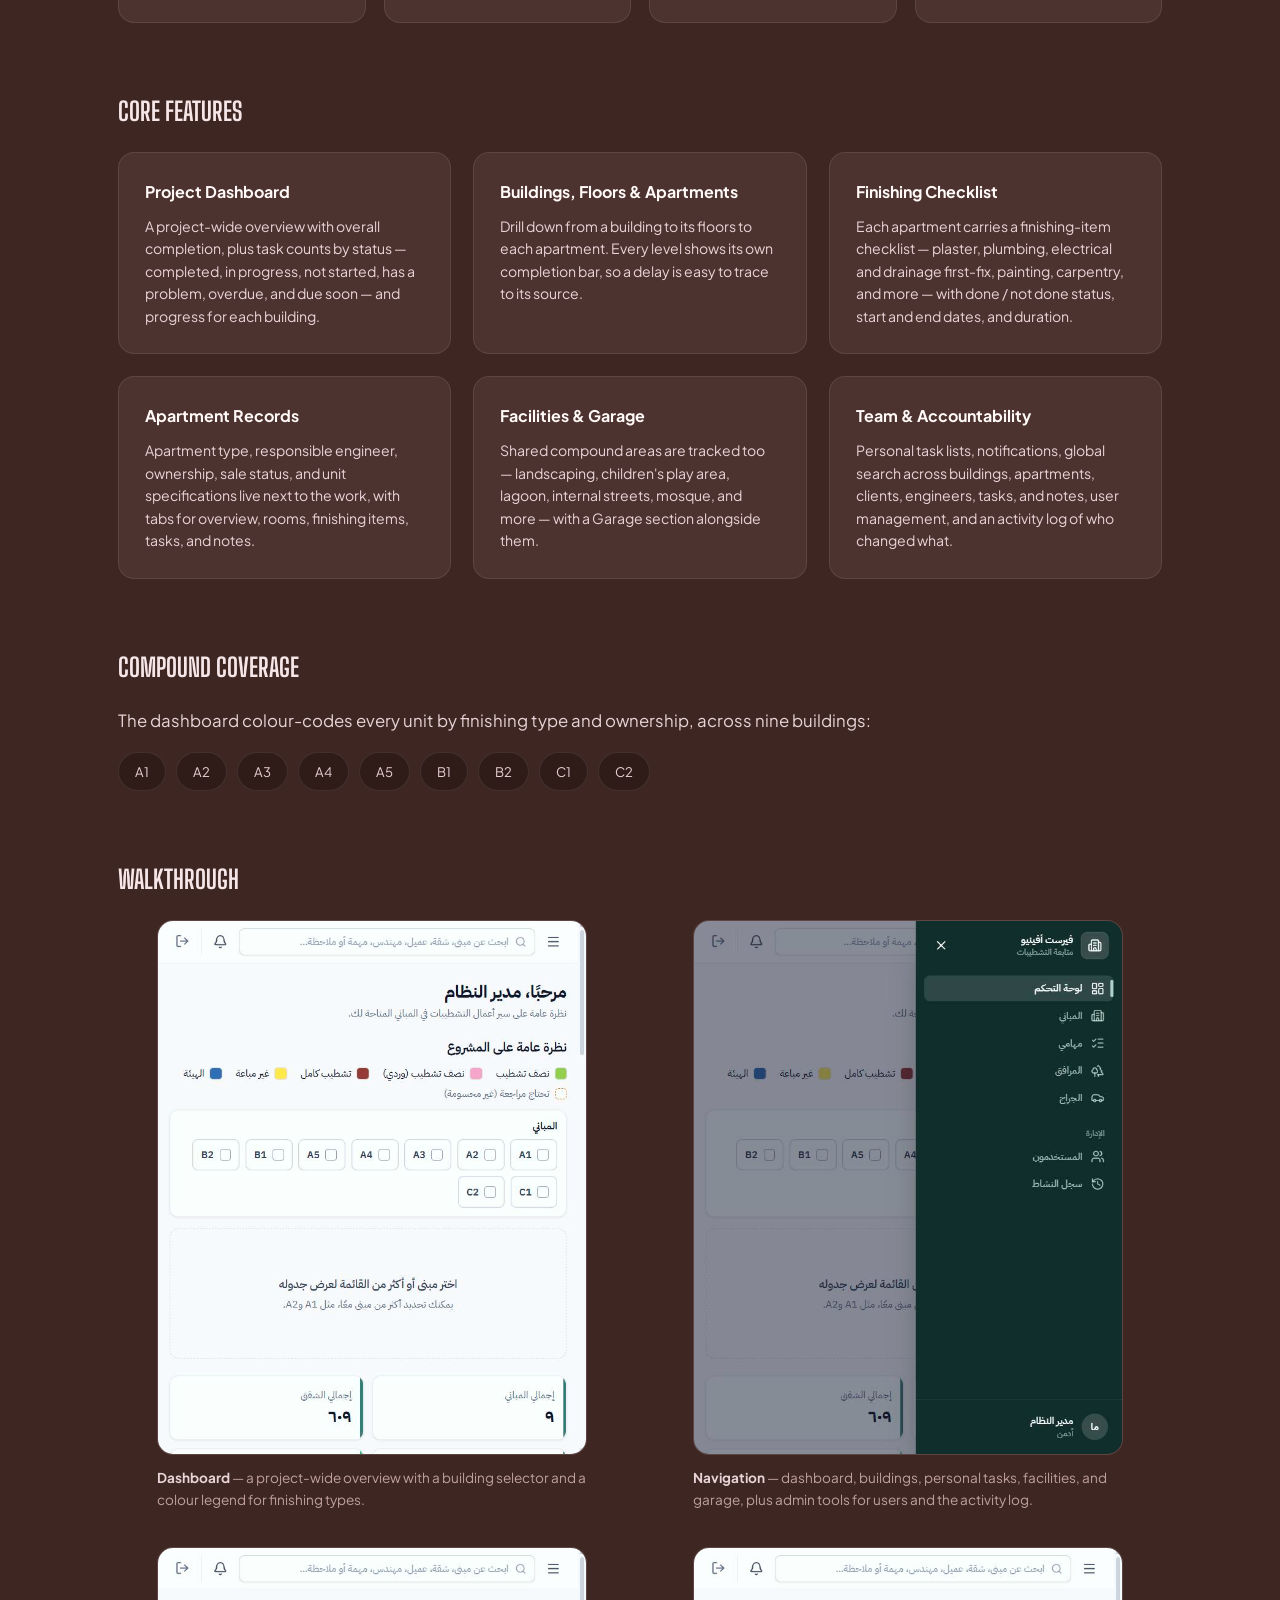
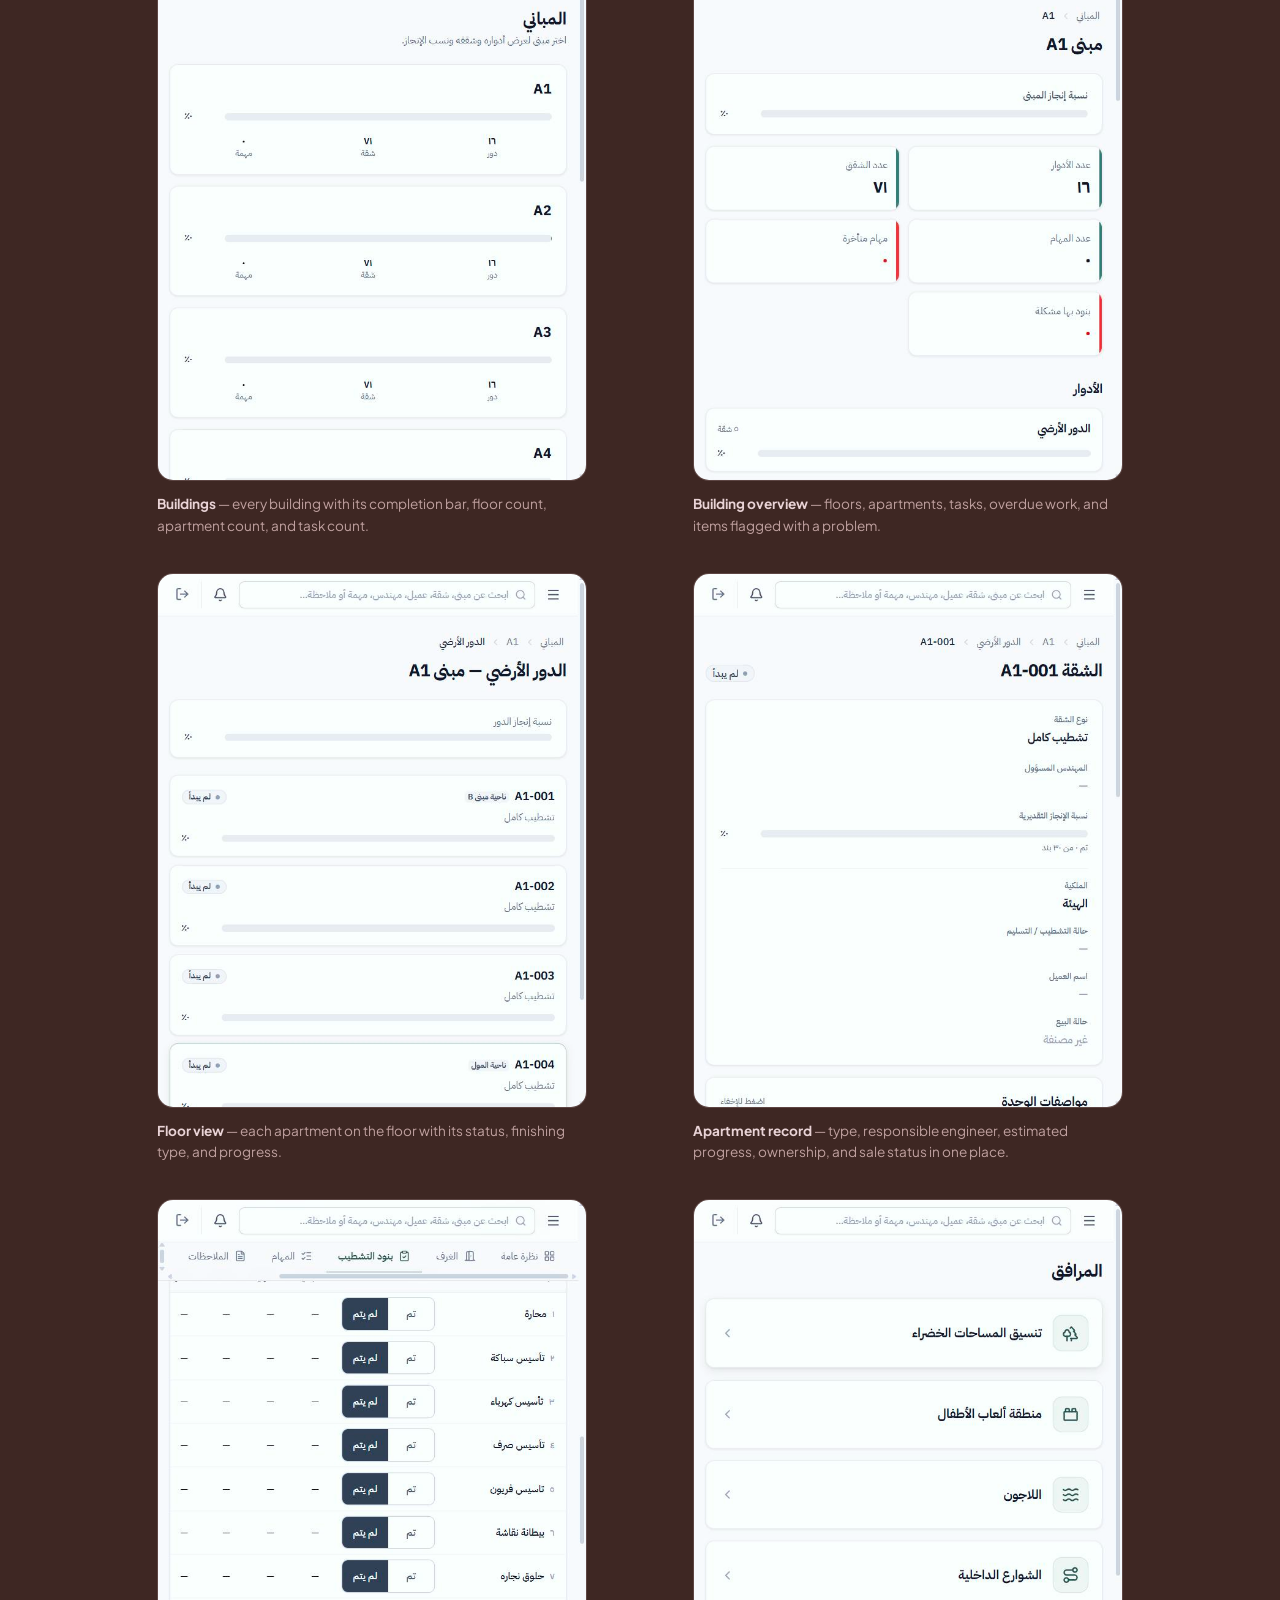
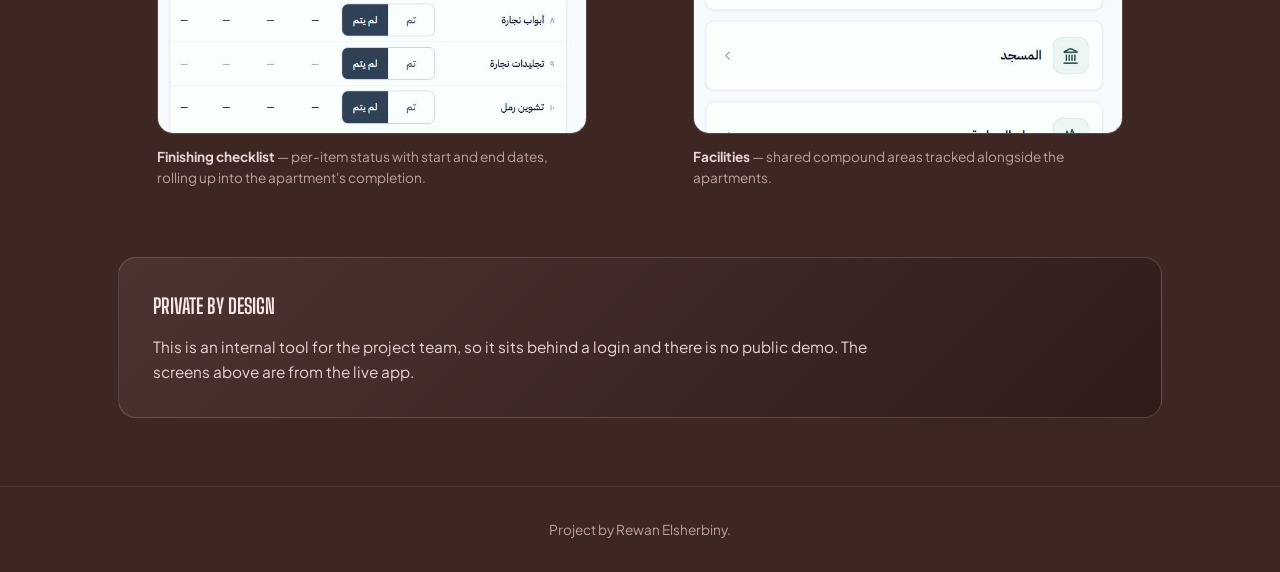
==== commit 571d4aae: "Redesign portfolio in dark chocolate brown and soft pink with editorial layout Co-Authored-By: Claud" ====
--- a/projects/first-avenue-compound.html
+++ b/projects/first-avenue-compound.html
@@ -10,10 +10,10 @@
 <link href="https://fonts.googleapis.com/css2?family=Plus+Jakarta+Sans:wght@400;500;600;700&family=Big+Shoulders+Display:wght@600;700;800;900&display=swap" rel="stylesheet">
 <style>
   :root {
-    --bg: #35213F; --bg-alt: #2A1933; --surface: #432B52;
-    --border: rgba(250,247,248,0.09); --border-strong: rgba(250,247,248,0.16);
-    --text: #FAF7F8; --text-dim: #DCCFE0; --text-faint: #AC98B4;
-    --accent: #E8BFC8; --accent-soft: #F2D5DB; --accent-dim: rgba(232,191,200,0.14);
+    --bg: #3E2723; --bg-alt: #2F1C19; --surface: #4D3330;
+    --border: rgba(255,249,247,0.09); --border-strong: rgba(255,249,247,0.16);
+    --text: #FFF9F7; --text-dim: #E9D3D6; --text-faint: #BFA09F;
+    --accent: #D9A7B0; --accent-soft: #F6E6E8; --accent-dim: rgba(217,167,176,0.14);
     --font-display: "Big Shoulders Display", sans-serif;
     --font-body: "Plus Jakarta Sans", sans-serif;
   }
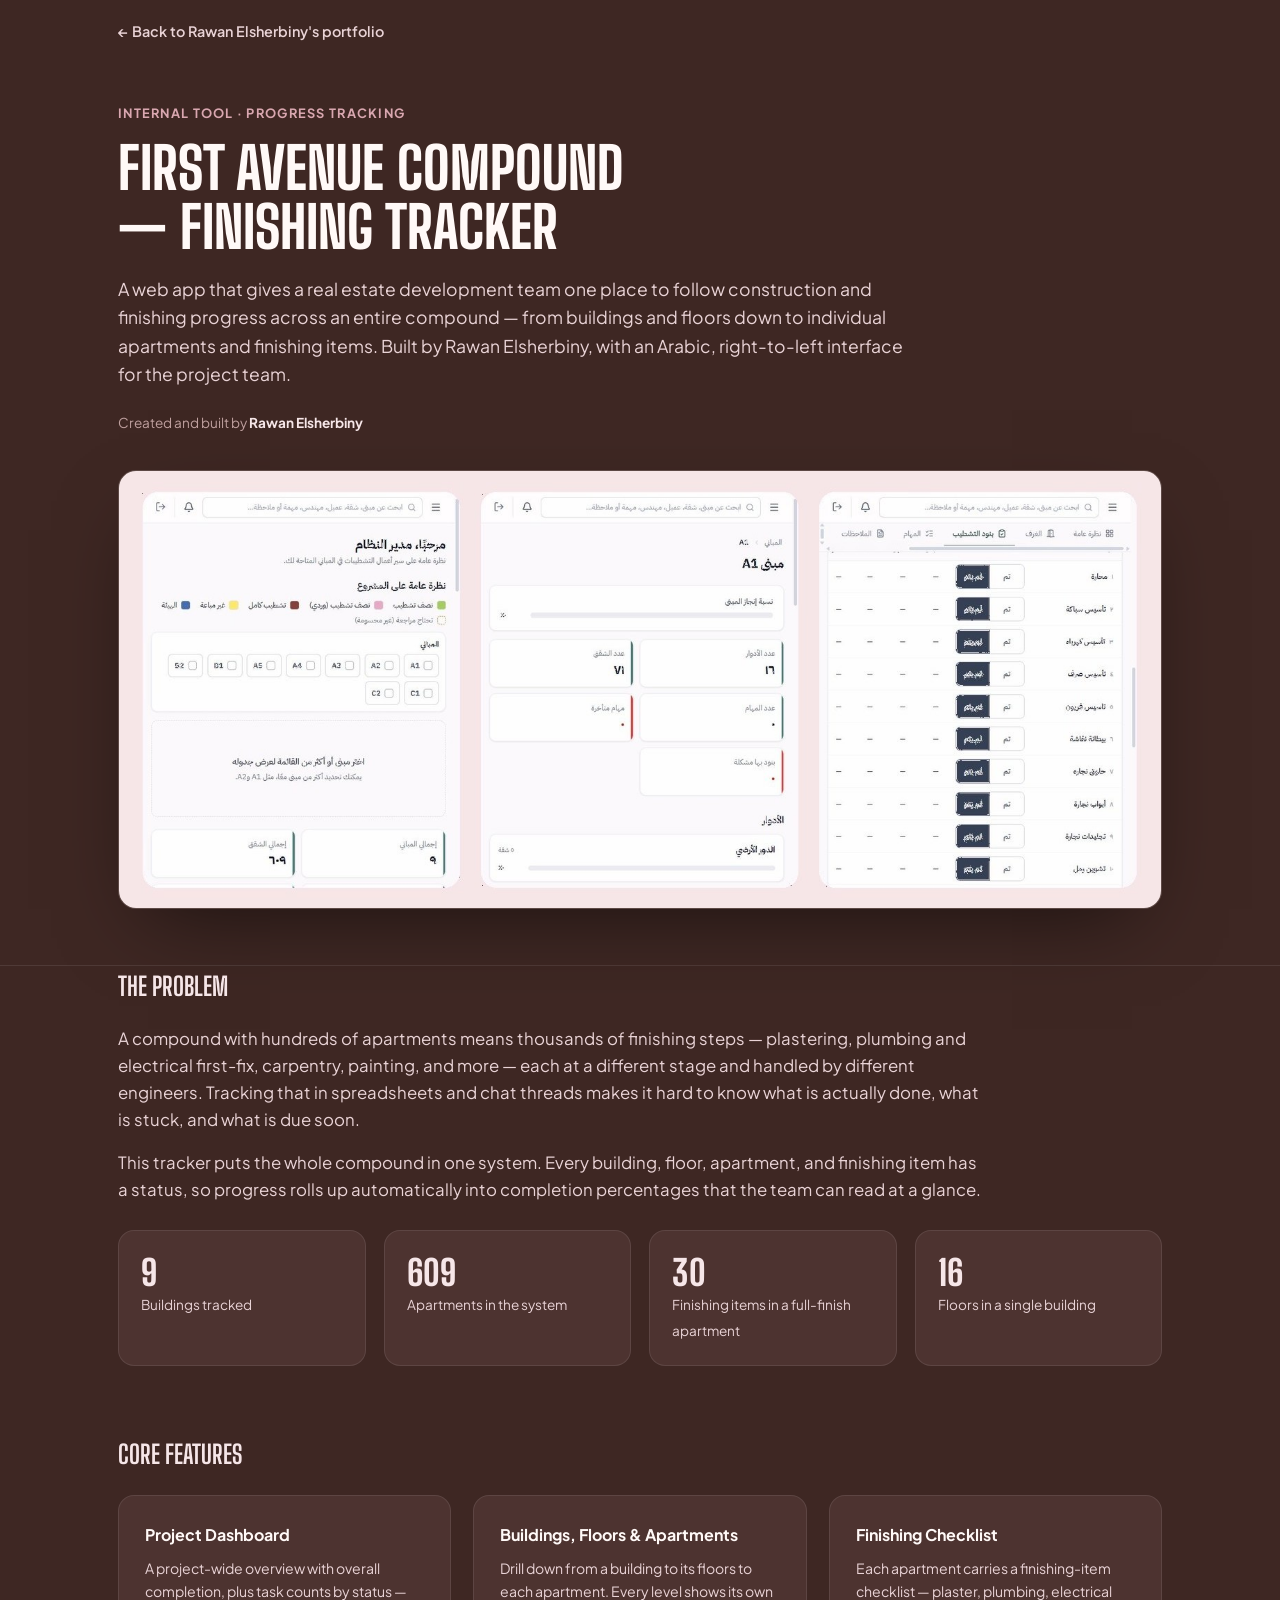
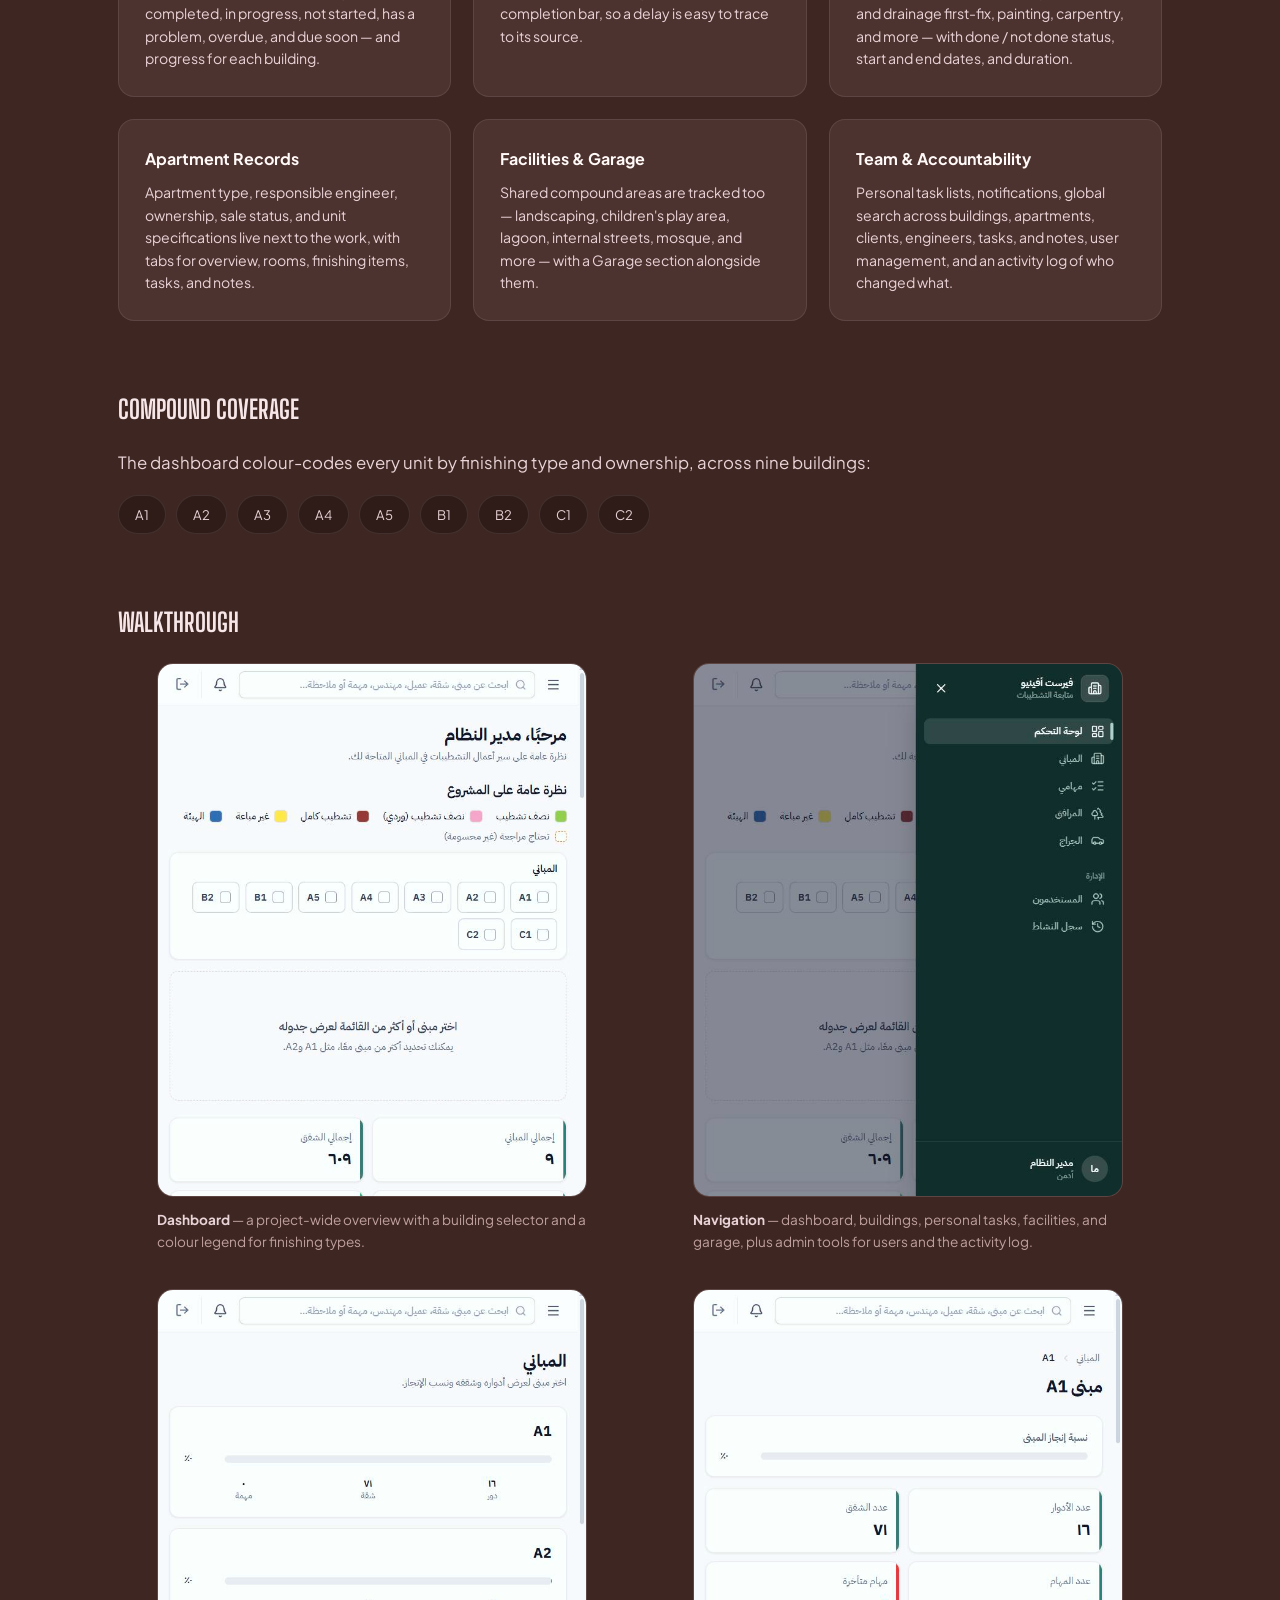
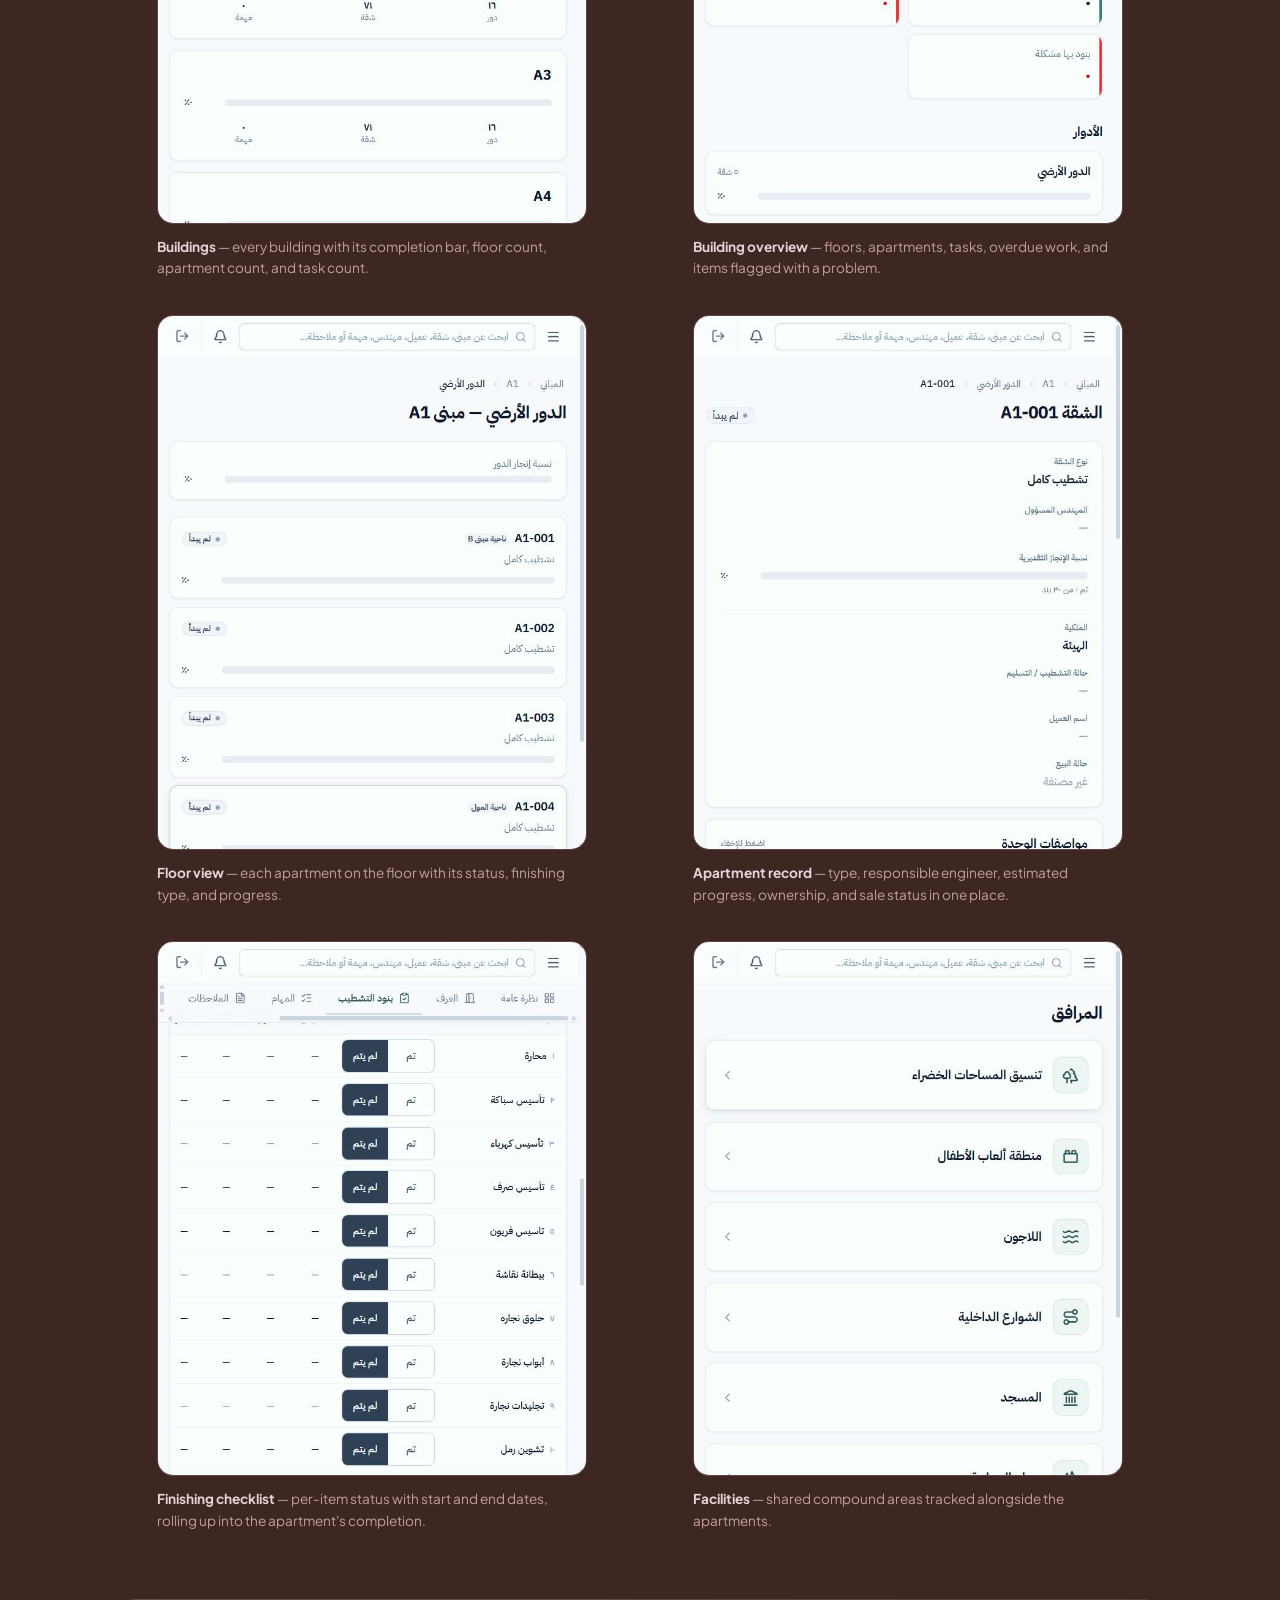
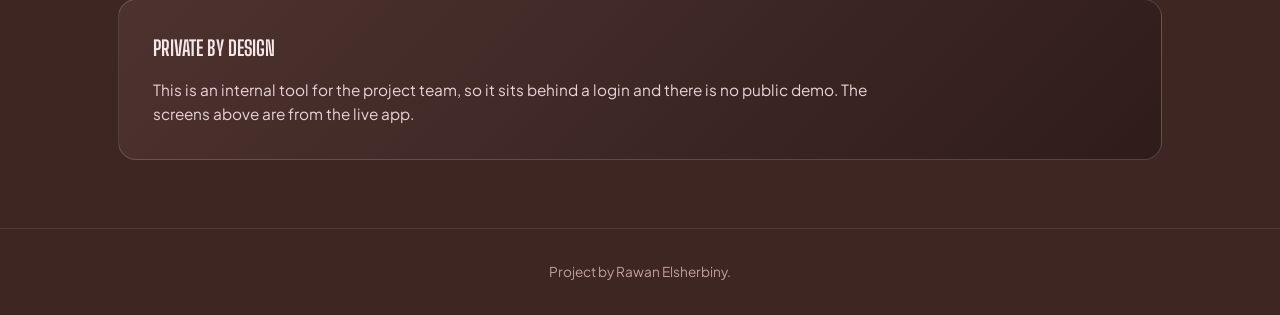
==== commit ca25f7e1: "Final refinement: Rawan name, AI-workflow hero, three AI services, enquiry paths, skills categories " ====
--- a/projects/first-avenue-compound.html
+++ b/projects/first-avenue-compound.html
@@ -3,8 +3,8 @@
 <head>
 <meta charset="UTF-8">
 <meta name="viewport" content="width=device-width, initial-scale=1.0">
-<title>First Avenue Compound — Finishing Tracker — Project by Rewan Elsherbiny</title>
-<meta name="description" content="Case study: an internal web app for tracking construction and finishing progress across the First Avenue compound, built by Rewan Elsherbiny.">
+<title>First Avenue Compound — Finishing Tracker — Project by Rawan Elsherbiny</title>
+<meta name="description" content="Case study: an internal web app for tracking construction and finishing progress across the First Avenue compound, built by Rawan Elsherbiny.">
 <link rel="preconnect" href="https://fonts.googleapis.com">
 <link rel="preconnect" href="https://fonts.gstatic.com" crossorigin>
 <link href="https://fonts.googleapis.com/css2?family=Plus+Jakarta+Sans:wght@400;500;600;700&family=Big+Shoulders+Display:wght@600;700;800;900&display=swap" rel="stylesheet">
@@ -89,15 +89,15 @@
 </head>
 <body>
 <div class="container">
-  <a class="back-link" href="../index.html#projects">&larr; Back to Rewan Elsherbiny's portfolio</a>
+  <a class="back-link" href="../index.html#projects">&larr; Back to Rawan Elsherbiny's portfolio</a>
 </div>
 
 <header class="hero">
   <div class="container">
     <p class="kicker">Internal Tool &middot; Progress Tracking</p>
     <h1>First Avenue Compound — Finishing Tracker</h1>
-    <p class="subtitle">A web app that gives a real estate development team one place to follow construction and finishing progress across an entire compound — from buildings and floors down to individual apartments and finishing items. Built by Rewan Elsherbiny, with an Arabic, right-to-left interface for the project team.</p>
-    <p class="credit">Created and built by <strong>Rewan Elsherbiny</strong></p>
+    <p class="subtitle">A web app that gives a real estate development team one place to follow construction and finishing progress across an entire compound — from buildings and floors down to individual apartments and finishing items. Built by Rawan Elsherbiny, with an Arabic, right-to-left interface for the project team.</p>
+    <p class="credit">Created and built by <strong>Rawan Elsherbiny</strong></p>
 
     <div class="hero-shot">
       <img src="../images/project-first-avenue-compound.jpg?v=3" alt="Three screens of the First Avenue Compound finishing tracker: the project dashboard, a building overview, and an apartment finishing checklist" loading="lazy">
@@ -231,7 +231,7 @@
 </main>
 
 <footer>
-  Project by Rewan Elsherbiny.
+  Project by Rawan Elsherbiny.
 </footer>
 </body>
 </html>
